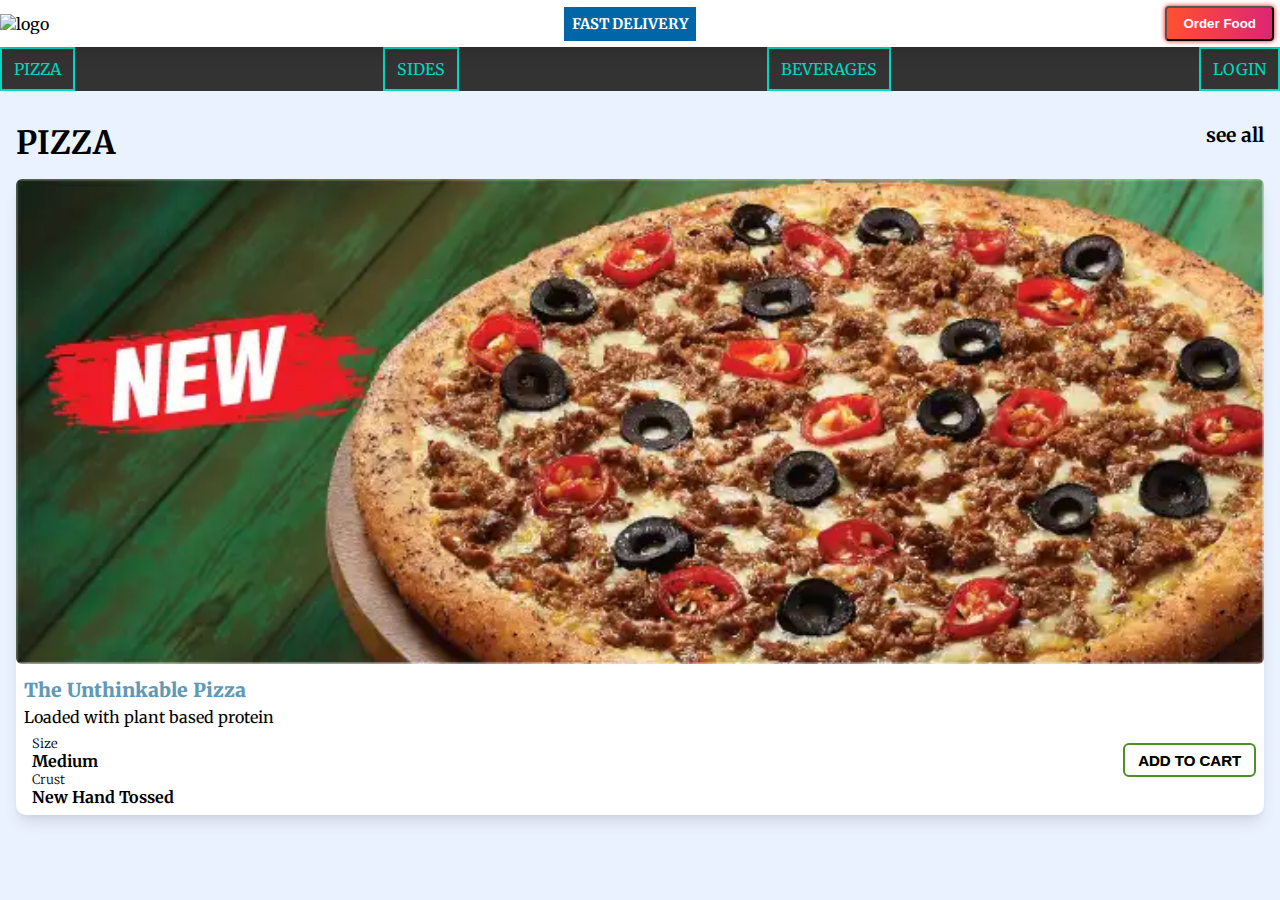
==== index.html @ c99482e5 "first commit" ====
<!DOCTYPE html>
<html lang="en" dir="ltr">
  <head>
    <meta charset="utf-8">
    <meta http-equiv="X-UA-Compatible" content="IE=edge">
    <meta name="viewport" content="width=device-width, initial-scale=1.0">
    <link rel="stylesheet" href="./styles.css">
    <link rel="preconxnect" href="https://fonts.googleapis.com">
    <link rel="preconnect" href="https://fonts.gstatic.com" crossorigin>
    <link href="https://fonts.googleapis.com/css2?family=Merriweather:ital,wght@0,300;0,400;0,700;0,900;1,300;1,400;1,700;1,900&display=swap" rel="stylesheet">
    <title>Tomato-Largst Food Servies</title>
  </head>
  <body>
    <header>
      <nav class="navbar1">
        <div class="navbar1__brand">
          <img src="https://encrypted-tbn0.gstatic.com/images?q=tbn:ANd9GcS93sZcYTfKGawuUNV3sF86AbPu5AWnVWu8ZQ&usqp=CAU" alt="logo" class="navbar1__logo">
        </div>
        <div class="navbar1__brand__text">
          <h5 class="navbar1__text__desc">FAST DELIVERY</h5>
        </div>
        <div class="navbar1__nav__items">
          <div class="nav1__items">
            <button class="button__primary">Order Food</button>
          </div>
      </nav>
      <nav class="navbar2">
        <ul>
          <li><a class="active" href="#home">PIZZA</a></li>
          <li><a href="#news">SIDES</a></li>
          <li><a href="#contact">BEVERAGES</a></li>
          <li><a href="#about">LOGIN</a></li>
        </ul>
      </nav>
    </header>
    <main class="container">
      <section class="pizza__list__container">
        <div class="pizza__list__title">
          <h1 class="pizza_title__pizza">PIZZA</h1>
          <h1 class="pizza__title__seeall">see all</h1>
        </div>
        <div class="pizza__card__list__container">
          <div class="pizza__card__list">
            <div class="pizza__card">
              <img src="./assets/unthinkable.jpg" class="pizza__card__image">
              <div class="pizza__desc__container">
                <div class="pizza__title">The Unthinkable Pizza</div>
                <div class="pizza__desc">
                  <p>Loaded with plant based protein</p>
                </div>
                <div class="pizza__properties__conatainer">
                  <div class="pizza__properties__items__container">
                    <div class="pizza__size__container">
                      <p class="pizza__size__title">Size</p>
                      <h5 class="pizza__size__property">Medium</h5>
                    </div>
                    <div class="pizza__crust__container">
                      <p class="pizza__crust__title">Crust</p>
                      <h5 class="pizza__crust__property">New Hand Tossed</h5>
                    </div>
                  </div>
                  <div class="add__to__cart">
                    <button class="add__to__cart__button">ADD TO CART</button>
                  </div>
                </div>
              </div>
            </div>
          </div>
        </div>
      </section>
    </main>
  </body>
</html>
---- styles.css ----
*{
  padding: 0;
  margin:0;
  box-sizing: border-box;
}
body {
    font-family: 'Merriweather', serif;
    background-color: #ebf2ff;
}
.navbar1{
  display: flex;
  position: sticky;
  top: 0;
  width: 100%;
  justify-content: space-between;
  flex-direction: row;
  align-items: center;
  background-color: white;
  box-shadow: 0 10px 15px -3px rgb(0 0 0 / 10%), 0 4px 6px -2px rgb(0 0 0 / 5%);
  z-index: 9999;
}
.navbar1__brand{
  width: 100px;
}
.navbar1__brand__text{
  padding: 0.5rem;
  font-size: 1.1rem;
  align-items: center;
  background-color:  rgb(0, 102, 167);
  color: white;
}
.navbar1__logo{
  width: 100%;
}
.navbar1__nav__items{
  display: flex;
}

.button__primary {
    background-image: linear-gradient(
        to right,
        #ff512f 0%,
        #dd2476 51%,
        #ff512f 100%
    );
    margin: 6px;
    padding: 0.5rem 1rem;
    text-align: center;
    transition: 0.5s;
    font-weight: 600;
    background-size: 200% auto;
    color: white;
    box-shadow: 0 0 5px red;
    border-radius: 4px;
    display: block;
}
.navbar2{
  width: 100%;
}
ul {
  list-style-type: none;
  margin: 0;
  padding: 0;
  display: flex;
  justify-content: space-between;
  overflow: hidden;
  background-color: #333;
}

li {
  float: left;
}

li a {
  display: block;
  color: #00d7c3;
  border: 2px solid #00d7c3;
  text-align: center;
  -webkit-transition: all .15s ease-in-out;
  padding: 10px 12px;
  text-decoration: none;
}

li a:active{
  background-color: #111;
  background-color: transparent;
  box-shadow: 0 0 6px 0 #00d7c3 inset, 0 0 12px 1px #00d7c3;
  border: 1px solid #00d7c3;
}
.container{
  padding: 0px 16px;
  margin: 2rem 0;
}
.pizza__list__title{
  display: flex;
  justify-content: space-between;
}
.pizza__title__seeall{
  font-size:1.2rem;
  display: block;
  align-items:center;

}
.pizza_title__pizza{
  align-items: center;
}
.pizza__card__list{
  width: 100%;
  margin-top: 1rem;
}
.pizza__card{
  background-color: white;
  margin-top: 1rem;
  box-shadow: 0 10px 15px -3px rgb(0 0 0 / 10%), 0 4px 6px -2px rgb(0 0 0 / 5%);
  border-radius: 10px;
}
.pizza__card__image{
  width: 100%;
  border-radius: 6px;
}
.pizza__desc__container{
  padding-top: 0.5rem;
  padding-left: 0.5rem;
}
.pizza__title{
  font-size: 1.2rem;
  line-height: 1.75rem;
  color: #6099B8;
  font-weight: 900;
}
.pizza__desc{
  margin-top: 0.2rem;
}
.pizza__properties__conatainer{
  /* margin-top: 0.16rem; */
  display:flex;
  justify-content: space-between;
  padding: 0.5rem;
}
.pizza__properties__items__container{
  display: flex;
  flex-direction: column;
}
.pizza__size__title{
  font-size: 0.8rem;
  font-weight: 200;
}
.pizza__size__property{
  font-size: 1rem;
  font-weight: 900rem;

}
.pizza__crust__title{
  font-size: 0.8rem;
  font-weight: 200;
}
.pizza__crust__property{
  font-size: 1rem;
  font-weight: 900rem;
}
.add__to__cart{
  float: left;
  margin-top: 0.5rem;
}
.add__to__cart__button{
background-color:#ffff;
border-radius:6px;
border:2px solid #4b8f29;
display:inline-block;
cursor:pointer;
color:#green;
font-family:Arial;
font-size:15px;
font-weight:bold;
padding: 0.4rem 0.8rem;
text-decoration:none;
text-shadow:0px 0px 0px #5b8a3c;
}
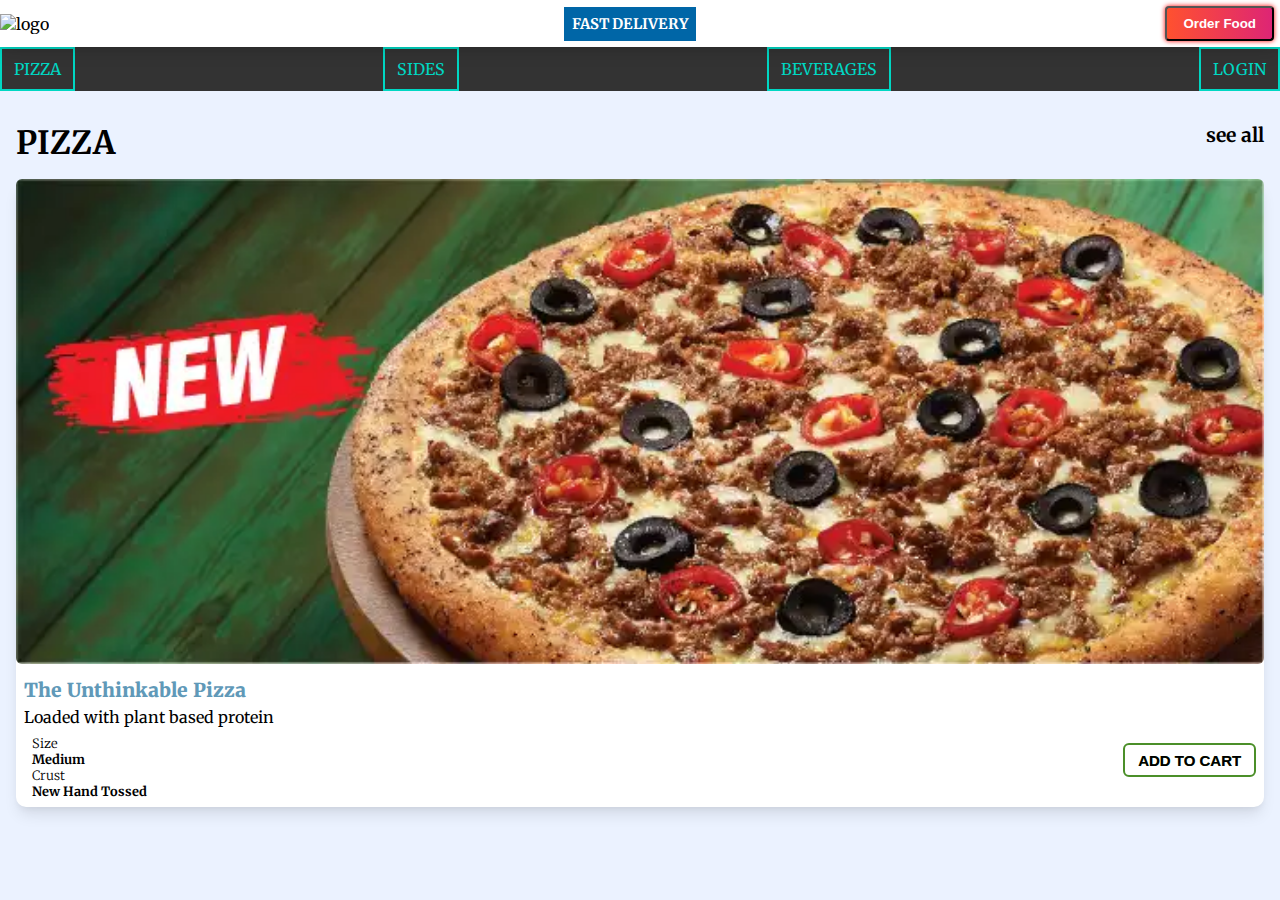
==== commit 257f15e3: "first commit" ====
--- a/index.html
+++ b/index.html
@@ -52,11 +52,11 @@
                   <div class="pizza__properties__items__container">
                     <div class="pizza__size__container">
                       <p class="pizza__size__title">Size</p>
-                      <h5 class="pizza__size__property">Medium</h5>
+                      <h6 class="pizza__size__property">Medium</h6>
                     </div>
                     <div class="pizza__crust__container">
                       <p class="pizza__crust__title">Crust</p>
-                      <h5 class="pizza__crust__property">New Hand Tossed</h5>
+                      <h6 class="pizza__crust__property">New Hand Tossed</h6>
                     </div>
                   </div>
                   <div class="add__to__cart">
--- a/styles.css
+++ b/styles.css
@@ -146,7 +146,7 @@
   font-weight: 200;
 }
 .pizza__size__property{
-  font-size: 1rem;
+  font-size: 0.8rem;
   font-weight: 900rem;
 
 }
@@ -155,7 +155,7 @@
   font-weight: 200;
 }
 .pizza__crust__property{
-  font-size: 1rem;
+  font-size: 0.8rem;
   font-weight: 900rem;
 }
 .add__to__cart{
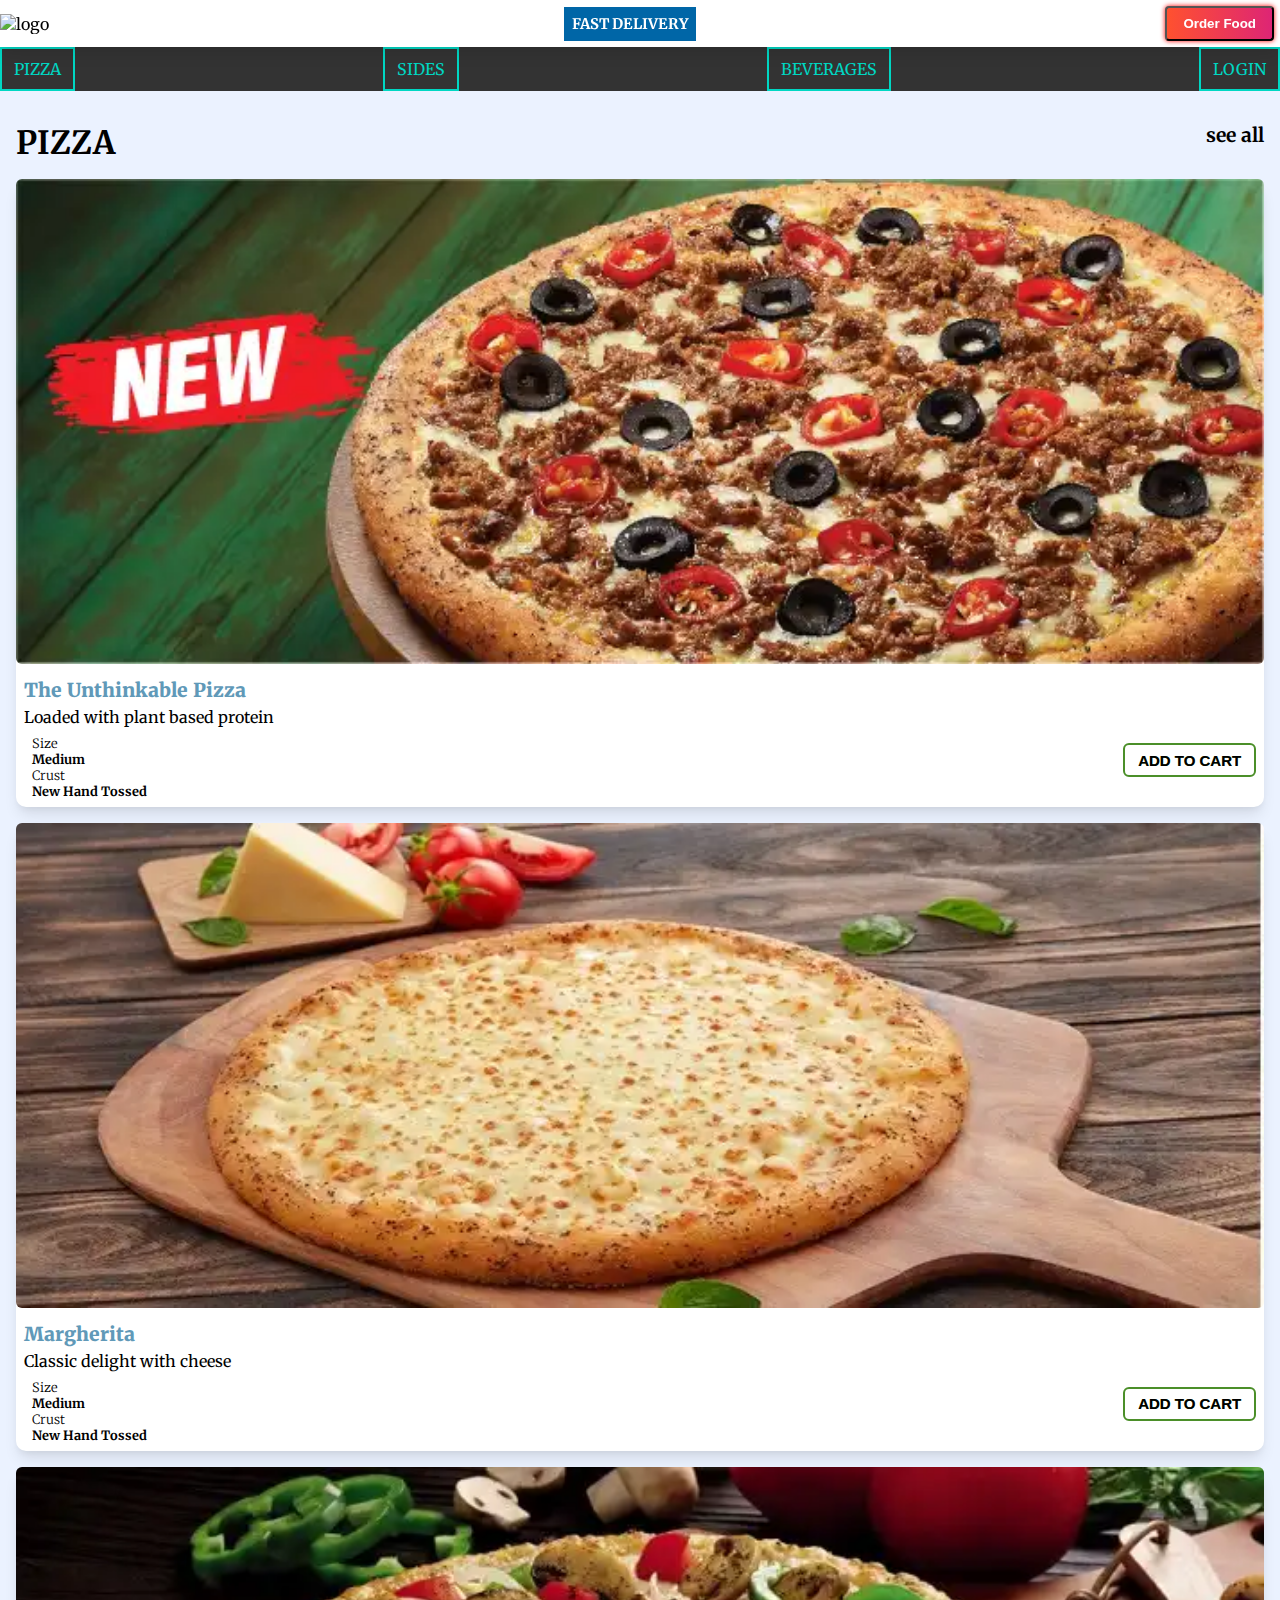
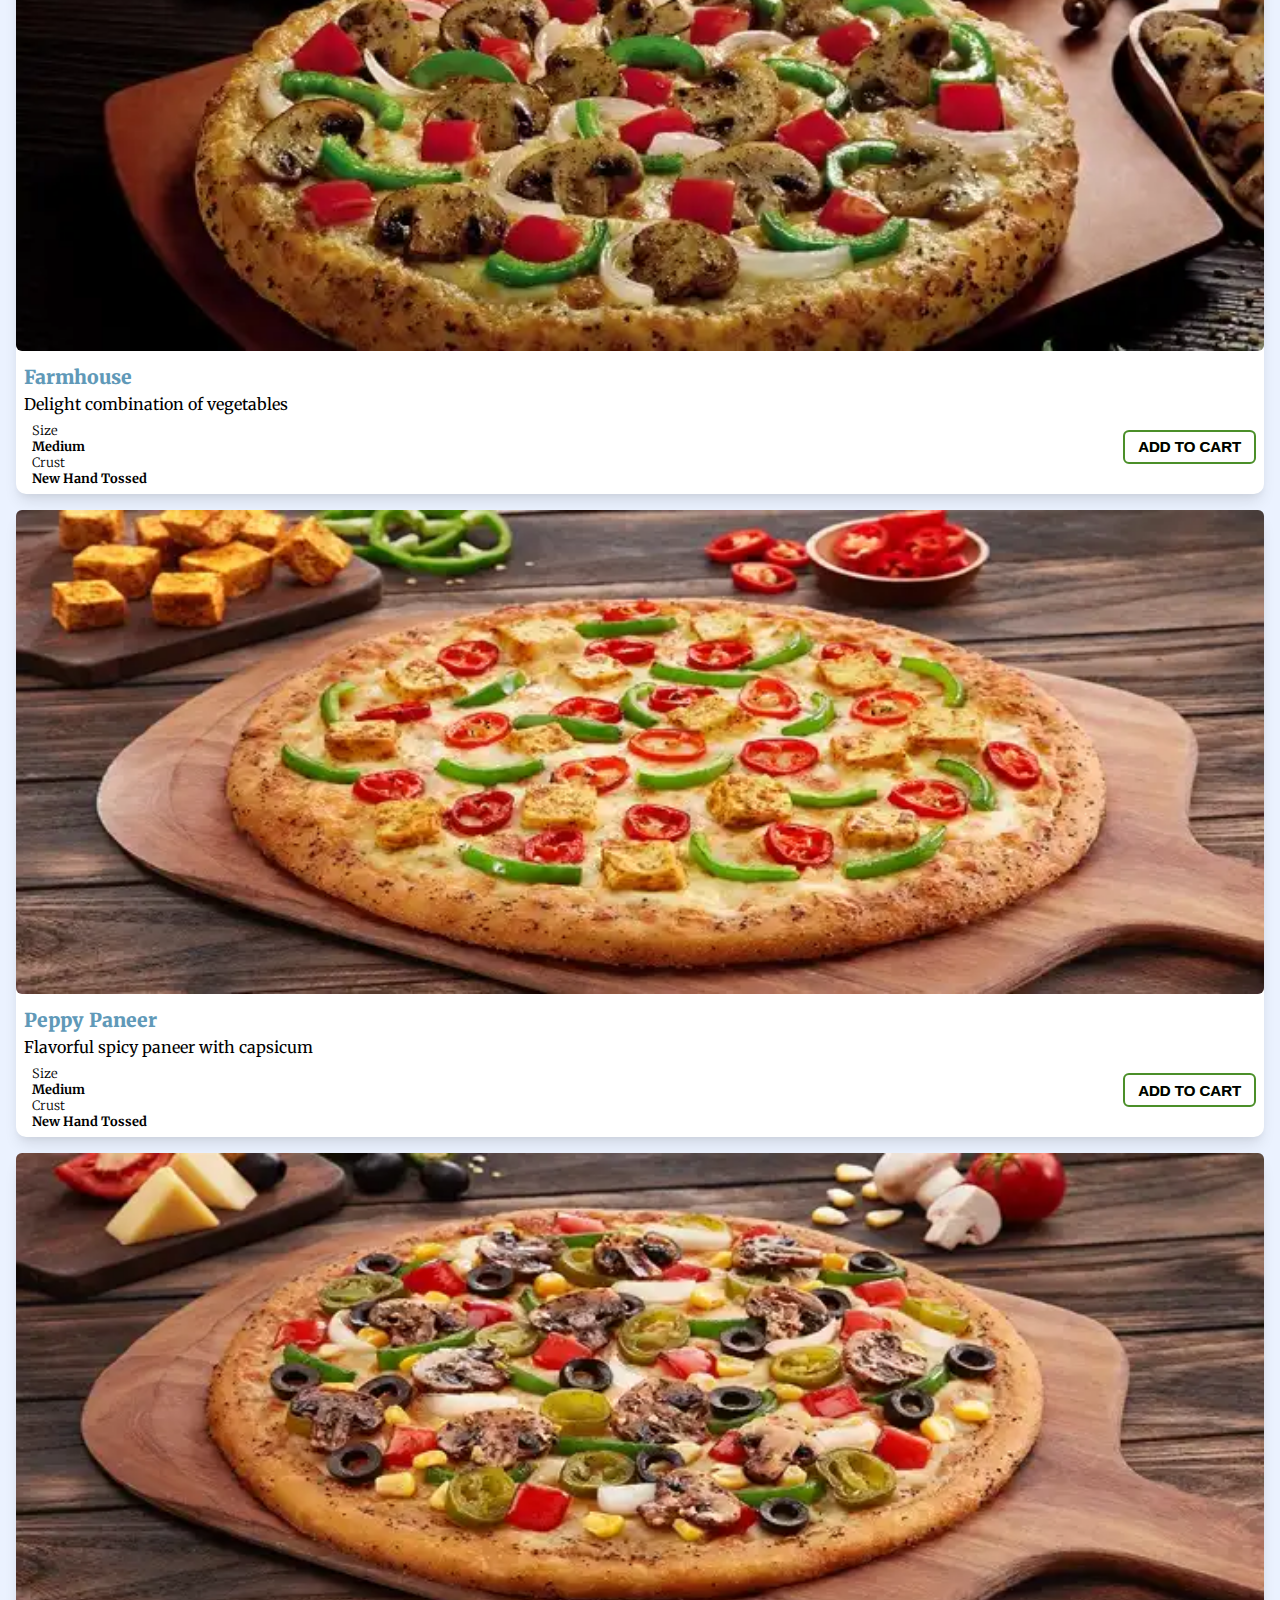
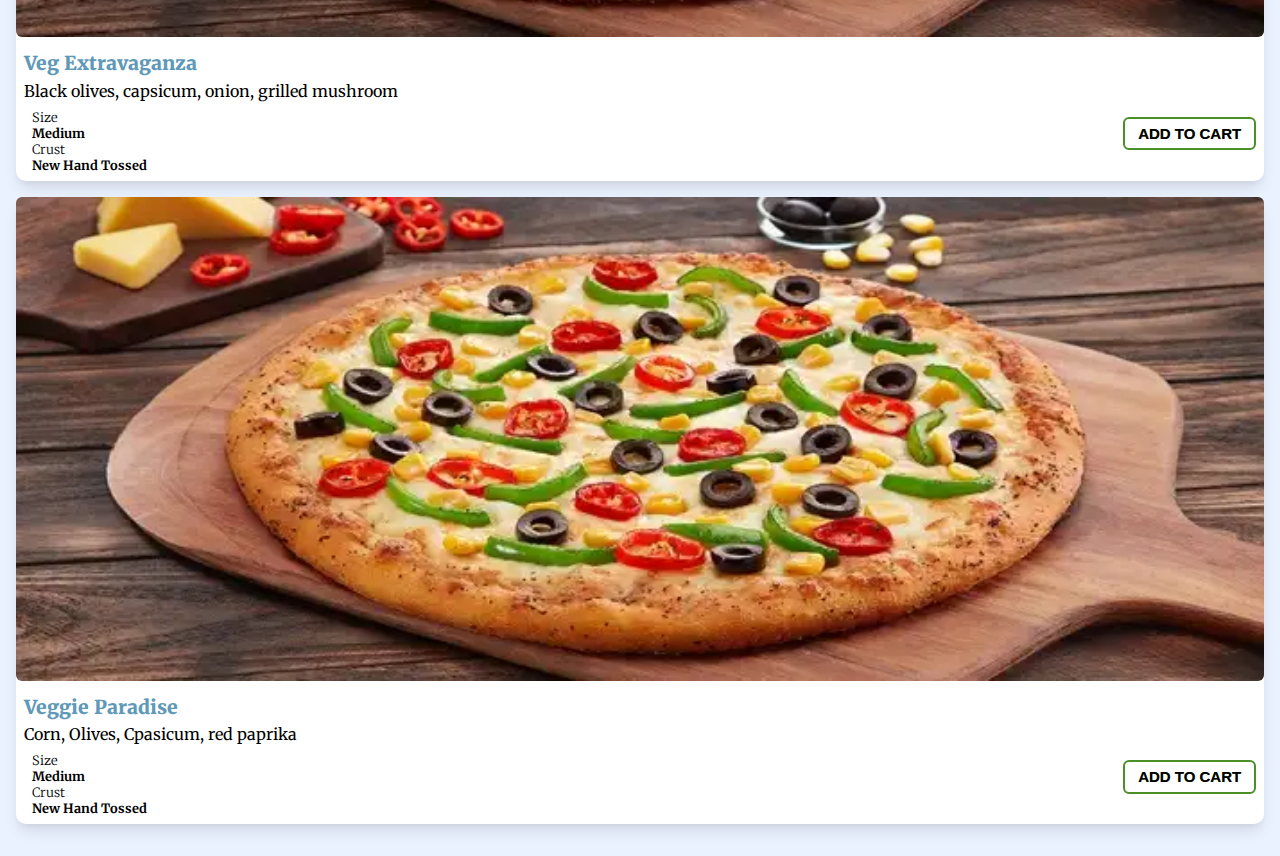
==== commit 175fa049: "first commit" ====
--- a/index.html
+++ b/index.html
@@ -65,6 +65,126 @@
                 </div>
               </div>
             </div>
+            <div class="pizza__card">
+              <img src="./assets/margherita.webp" class="pizza__card__image">
+              <div class="pizza__desc__container">
+                <div class="pizza__title">Margherita</div>
+                <div class="pizza__desc">
+                  <p>Classic delight with cheese</p>
+                </div>
+                <div class="pizza__properties__conatainer">
+                  <div class="pizza__properties__items__container">
+                    <div class="pizza__size__container">
+                      <p class="pizza__size__title">Size</p>
+                      <h6 class="pizza__size__property">Medium</h6>
+                    </div>
+                    <div class="pizza__crust__container">
+                      <p class="pizza__crust__title">Crust</p>
+                      <h6 class="pizza__crust__property">New Hand Tossed</h6>
+                    </div>
+                  </div>
+                  <div class="add__to__cart">
+                    <button class="add__to__cart__button">ADD TO CART</button>
+                  </div>
+                </div>
+              </div>
+            </div>
+            <div class="pizza__card">
+              <img src="./assets/farmhouse.webp" class="pizza__card__image">
+              <div class="pizza__desc__container">
+                <div class="pizza__title">Farmhouse</div>
+                <div class="pizza__desc">
+                  <p>Delight combination of vegetables</p>
+                </div>
+                <div class="pizza__properties__conatainer">
+                  <div class="pizza__properties__items__container">
+                    <div class="pizza__size__container">
+                      <p class="pizza__size__title">Size</p>
+                      <h6 class="pizza__size__property">Medium</h6>
+                    </div>
+                    <div class="pizza__crust__container">
+                      <p class="pizza__crust__title">Crust</p>
+                      <h6 class="pizza__crust__property">New Hand Tossed</h6>
+                    </div>
+                  </div>
+                  <div class="add__to__cart">
+                    <button class="add__to__cart__button">ADD TO CART</button>
+                  </div>
+                </div>
+              </div>
+            </div>
+            <div class="pizza__card">
+              <img src="./assets/peppy_paneer.webp" class="pizza__card__image">
+              <div class="pizza__desc__container">
+                <div class="pizza__title">Peppy Paneer</div>
+                <div class="pizza__desc">
+                  <p>Flavorful spicy paneer with capsicum</p>
+                </div>
+                <div class="pizza__properties__conatainer">
+                  <div class="pizza__properties__items__container">
+                    <div class="pizza__size__container">
+                      <p class="pizza__size__title">Size</p>
+                      <h6 class="pizza__size__property">Medium</h6>
+                    </div>
+                    <div class="pizza__crust__container">
+                      <p class="pizza__crust__title">Crust</p>
+                      <h6 class="pizza__crust__property">New Hand Tossed</h6>
+                    </div>
+                  </div>
+                  <div class="add__to__cart">
+                    <button class="add__to__cart__button">ADD TO CART</button>
+                  </div>
+                </div>
+              </div>
+            </div>
+            <div class="pizza__card">
+              <img src="./assets/veg_extravaganza.webp" class="pizza__card__image">
+              <div class="pizza__desc__container">
+                <div class="pizza__title">Veg Extravaganza</div>
+                <div class="pizza__desc">
+                  <p>Black olives, capsicum, onion, grilled mushroom</p>
+                </div>
+                <div class="pizza__properties__conatainer">
+                  <div class="pizza__properties__items__container">
+                    <div class="pizza__size__container">
+                      <p class="pizza__size__title">Size</p>
+                      <h6 class="pizza__size__property">Medium</h6>
+                    </div>
+                    <div class="pizza__crust__container">
+                      <p class="pizza__crust__title">Crust</p>
+                      <h6 class="pizza__crust__property">New Hand Tossed</h6>
+                    </div>
+                  </div>
+                  <div class="add__to__cart">
+                    <button class="add__to__cart__button">ADD TO CART</button>
+                  </div>
+                </div>
+              </div>
+            </div>
+            <div class="pizza__card">
+              <img src="./assets/veggie_paradise.webp" class="pizza__card__image">
+              <div class="pizza__desc__container">
+                <div class="pizza__title">Veggie Paradise</div>
+                <div class="pizza__desc">
+                  <p>Corn, Olives, Cpasicum, red paprika</p>
+                </div>
+                <div class="pizza__properties__conatainer">
+                  <div class="pizza__properties__items__container">
+                    <div class="pizza__size__container">
+                      <p class="pizza__size__title">Size</p>
+                      <h6 class="pizza__size__property">Medium</h6>
+                    </div>
+                    <div class="pizza__crust__container">
+                      <p class="pizza__crust__title">Crust</p>
+                      <h6 class="pizza__crust__property">New Hand Tossed</h6>
+                    </div>
+                  </div>
+                  <div class="add__to__cart">
+                    <button class="add__to__cart__button">ADD TO CART</button>
+                  </div>
+                </div>
+              </div>
+            </div>
           </div>
         </div>
       </section>
--- a/styles.css
+++ b/styles.css
@@ -85,7 +85,7 @@
   background-color: #111;
   background-color: transparent;
   box-shadow: 0 0 6px 0 #00d7c3 inset, 0 0 12px 1px #00d7c3;
-  border: 1px solid #00d7c3;
+  /* border: 1px solid #00d7c3; */
 }
 .container{
   padding: 0px 16px;
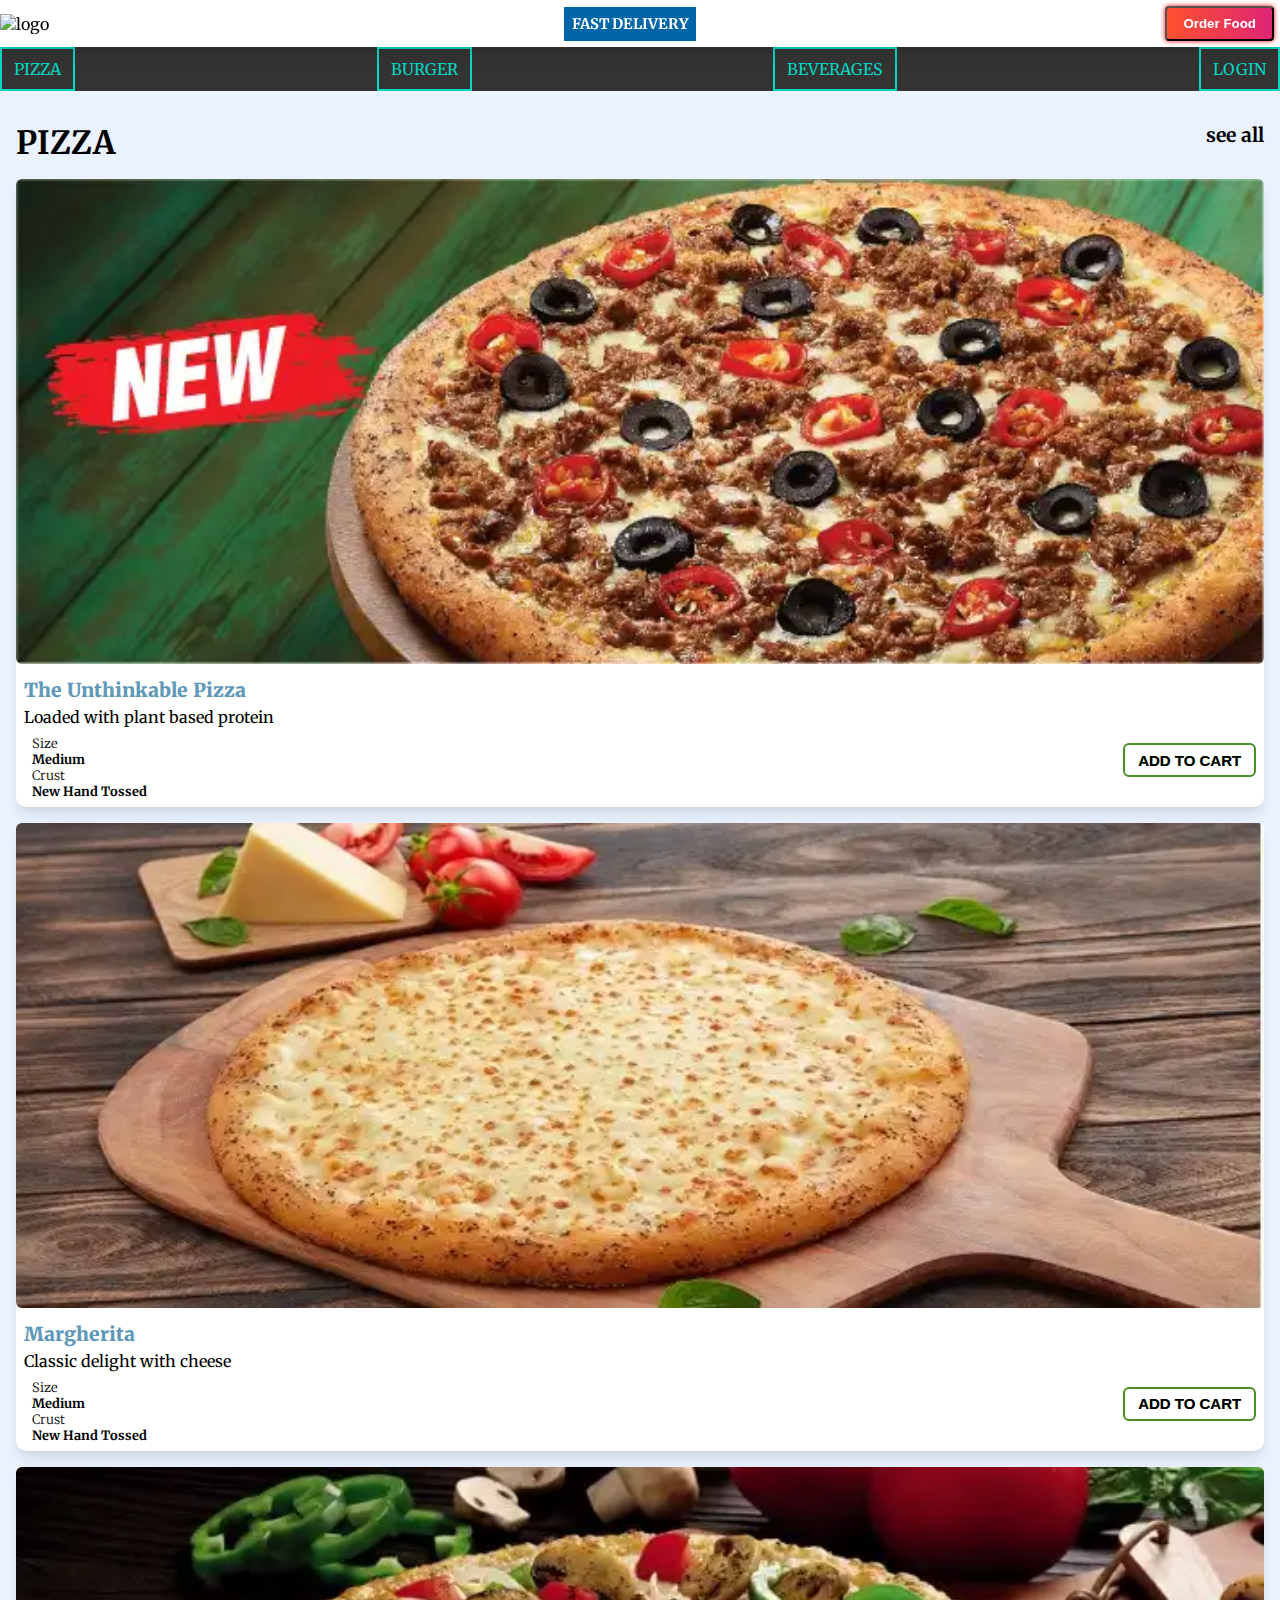
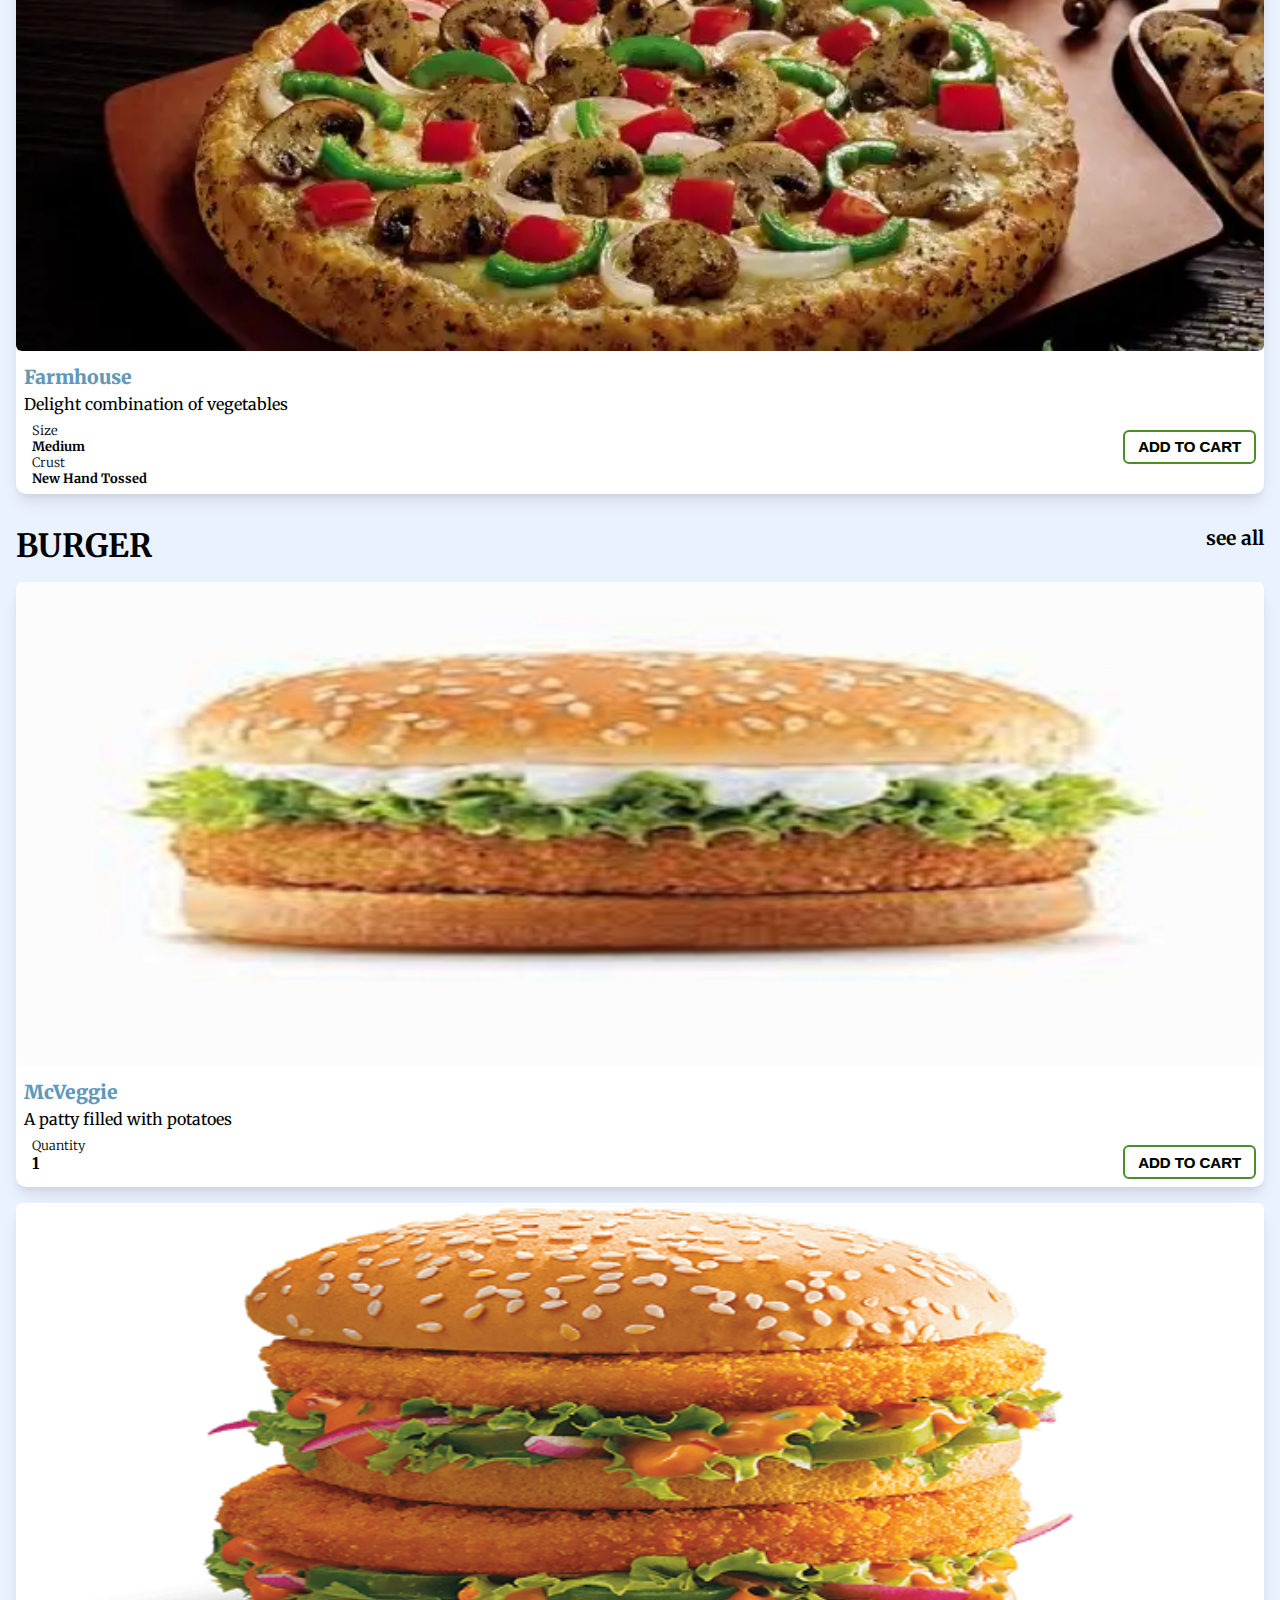
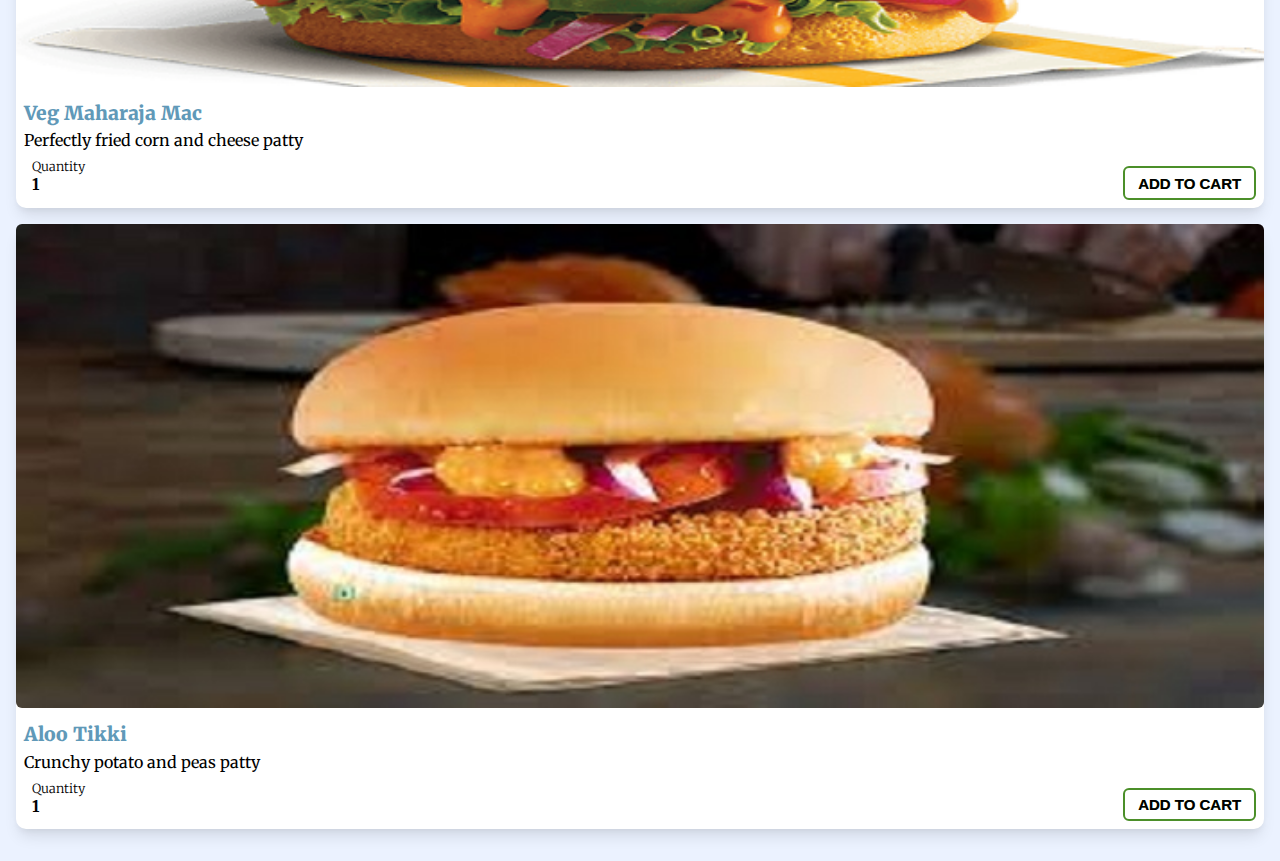
==== commit 0cce0bb2: "first commit" ====
--- a/index.html
+++ b/index.html
@@ -26,9 +26,9 @@
       </nav>
       <nav class="navbar2">
         <ul>
-          <li><a class="active" href="#home">PIZZA</a></li>
-          <li><a href="#news">SIDES</a></li>
-          <li><a href="#contact">BEVERAGES</a></li>
+          <li><a class="active" href="#pizza">PIZZA</a></li>
+          <li><a href="#burger">BURGER</a></li>
+          <li><a href="#beverages">BEVERAGES</a></li>
           <li><a href="#about">LOGIN</a></li>
         </ul>
       </nav>
@@ -113,71 +113,81 @@
                 </div>
               </div>
             </div>
-            <div class="pizza__card">
-              <img src="./assets/peppy_paneer.webp" class="pizza__card__image">
-              <div class="pizza__desc__container">
-                <div class="pizza__title">Peppy Paneer</div>
-                <div class="pizza__desc">
-                  <p>Flavorful spicy paneer with capsicum</p>
-                </div>
-                <div class="pizza__properties__conatainer">
-                  <div class="pizza__properties__items__container">
-                    <div class="pizza__size__container">
-                      <p class="pizza__size__title">Size</p>
-                      <h6 class="pizza__size__property">Medium</h6>
-                    </div>
-                    <div class="pizza__crust__container">
-                      <p class="pizza__crust__title">Crust</p>
-                      <h6 class="pizza__crust__property">New Hand Tossed</h6>
-                    </div>
-                  </div>
-                  <div class="add__to__cart">
-                    <button class="add__to__cart__button">ADD TO CART</button>
-                  </div>
-                </div>
-              </div>
-            </div>
-            <div class="pizza__card">
-              <img src="./assets/veg_extravaganza.webp" class="pizza__card__image">
-              <div class="pizza__desc__container">
-                <div class="pizza__title">Veg Extravaganza</div>
-                <div class="pizza__desc">
-                  <p>Black olives, capsicum, onion, grilled mushroom</p>
-                </div>
-                <div class="pizza__properties__conatainer">
-                  <div class="pizza__properties__items__container">
-                    <div class="pizza__size__container">
-                      <p class="pizza__size__title">Size</p>
-                      <h6 class="pizza__size__property">Medium</h6>
-                    </div>
-                    <div class="pizza__crust__container">
-                      <p class="pizza__crust__title">Crust</p>
-                      <h6 class="pizza__crust__property">New Hand Tossed</h6>
-                    </div>
-                  </div>
-                  <div class="add__to__cart">
-                    <button class="add__to__cart__button">ADD TO CART</button>
-                  </div>
-                </div>
-              </div>
-            </div>
-            <div class="pizza__card">
-              <img src="./assets/veggie_paradise.webp" class="pizza__card__image">
-              <div class="pizza__desc__container">
-                <div class="pizza__title">Veggie Paradise</div>
-                <div class="pizza__desc">
-                  <p>Corn, Olives, Cpasicum, red paprika</p>
-                </div>
-                <div class="pizza__properties__conatainer">
-                  <div class="pizza__properties__items__container">
-                    <div class="pizza__size__container">
-                      <p class="pizza__size__title">Size</p>
-                      <h6 class="pizza__size__property">Medium</h6>
-                    </div>
-                    <div class="pizza__crust__container">
-                      <p class="pizza__crust__title">Crust</p>
-                      <h6 class="pizza__crust__property">New Hand Tossed</h6>
-                    </div>
+          </div>
+        </div>
+      </section>
+      <section class="pizza__list__container">
+        <div class="pizza__list__title">
+          <h1 class="pizza_title__pizza" id="burger">BURGER</h1>
+          <h1 class="pizza__title__seeall">see all</h1>
+        </div>
+        <div class="pizza__card__list__container">
+          <div class="pizza__card__list">
+            <div class="pizza__card">
+              <img src="./assets/McVeggie.jpg" class="pizza__card__image">
+              <div class="pizza__desc__container">
+                <div class="pizza__title">McVeggie</div>
+                <div class="pizza__desc">
+                  <p>A patty filled with potatoes</p>
+                </div>
+                <div class="pizza__properties__conatainer">
+                  <div class="pizza__properties__items__container">
+                    <div class="pizza__size__container">
+                      <p class="pizza__size__title">Quantity</p>
+                      <h6 class="pizza__size__property" style="font-size:1rem">1</h6>
+                    </div>
+                    <!-- <div class="pizza__crust__container">
+                      <p class="pizza__crust__title">Crust</p>
+                      <h6 class="pizza__crust__property">New Hand Tossed</h6>
+                    </div> -->
+                  </div>
+                  <div class="add__to__cart">
+                    <button class="add__to__cart__button">ADD TO CART</button>
+                  </div>
+                </div>
+              </div>
+            </div>
+            <div class="pizza__card">
+              <img src="./assets/maharaja.png" class="pizza__card__image">
+              <div class="pizza__desc__container">
+                <div class="pizza__title">Veg Maharaja Mac</div>
+                <div class="pizza__desc">
+                  <p>Perfectly fried corn and cheese patty</p>
+                </div>
+                <div class="pizza__properties__conatainer">
+                  <div class="pizza__properties__items__container">
+                    <div class="pizza__size__container">
+                      <p class="pizza__size__title">Quantity</p>
+                      <h6 class="pizza__size__property" style="font-size:1rem">1</h6>
+                    </div>
+                    <!-- <div class="pizza__crust__container">
+                      <p class="pizza__crust__title">Crust</p>
+                      <h6 class="pizza__crust__property">New Hand Tossed</h6>
+                    </div> -->
+                  </div>
+                  <div class="add__to__cart">
+                    <button class="add__to__cart__button">ADD TO CART</button>
+                  </div>
+                </div>
+              </div>
+            </div>
+            <div class="pizza__card">
+              <img src="./assets/McAlooTikki.jpg" class="pizza__card__image">
+              <div class="pizza__desc__container">
+                <div class="pizza__title">Aloo Tikki</div>
+                <div class="pizza__desc">
+                  <p>Crunchy potato and peas patty</p>
+                </div>
+                <div class="pizza__properties__conatainer">
+                  <div class="pizza__properties__items__container">
+                    <div class="pizza__size__container">
+                      <p class="pizza__size__title">Quantity</p>
+                      <h6 class="pizza__size__property" style="font-size:1rem">1</h6>
+                    </div>
+                    <!-- <div class="pizza__crust__container">
+                      <p class="pizza__crust__title">Crust</p>
+                      <h6 class="pizza__crust__property">New Hand Tossed</h6>
+                    </div> -->
                   </div>
                   <div class="add__to__cart">
                     <button class="add__to__cart__button">ADD TO CART</button>
--- a/styles.css
+++ b/styles.css
@@ -95,6 +95,9 @@
   display: flex;
   justify-content: space-between;
 }
+.pizza__list__container{
+  margin-top: 2rem;
+}
 .pizza__title__seeall{
   font-size:1.2rem;
   display: block;
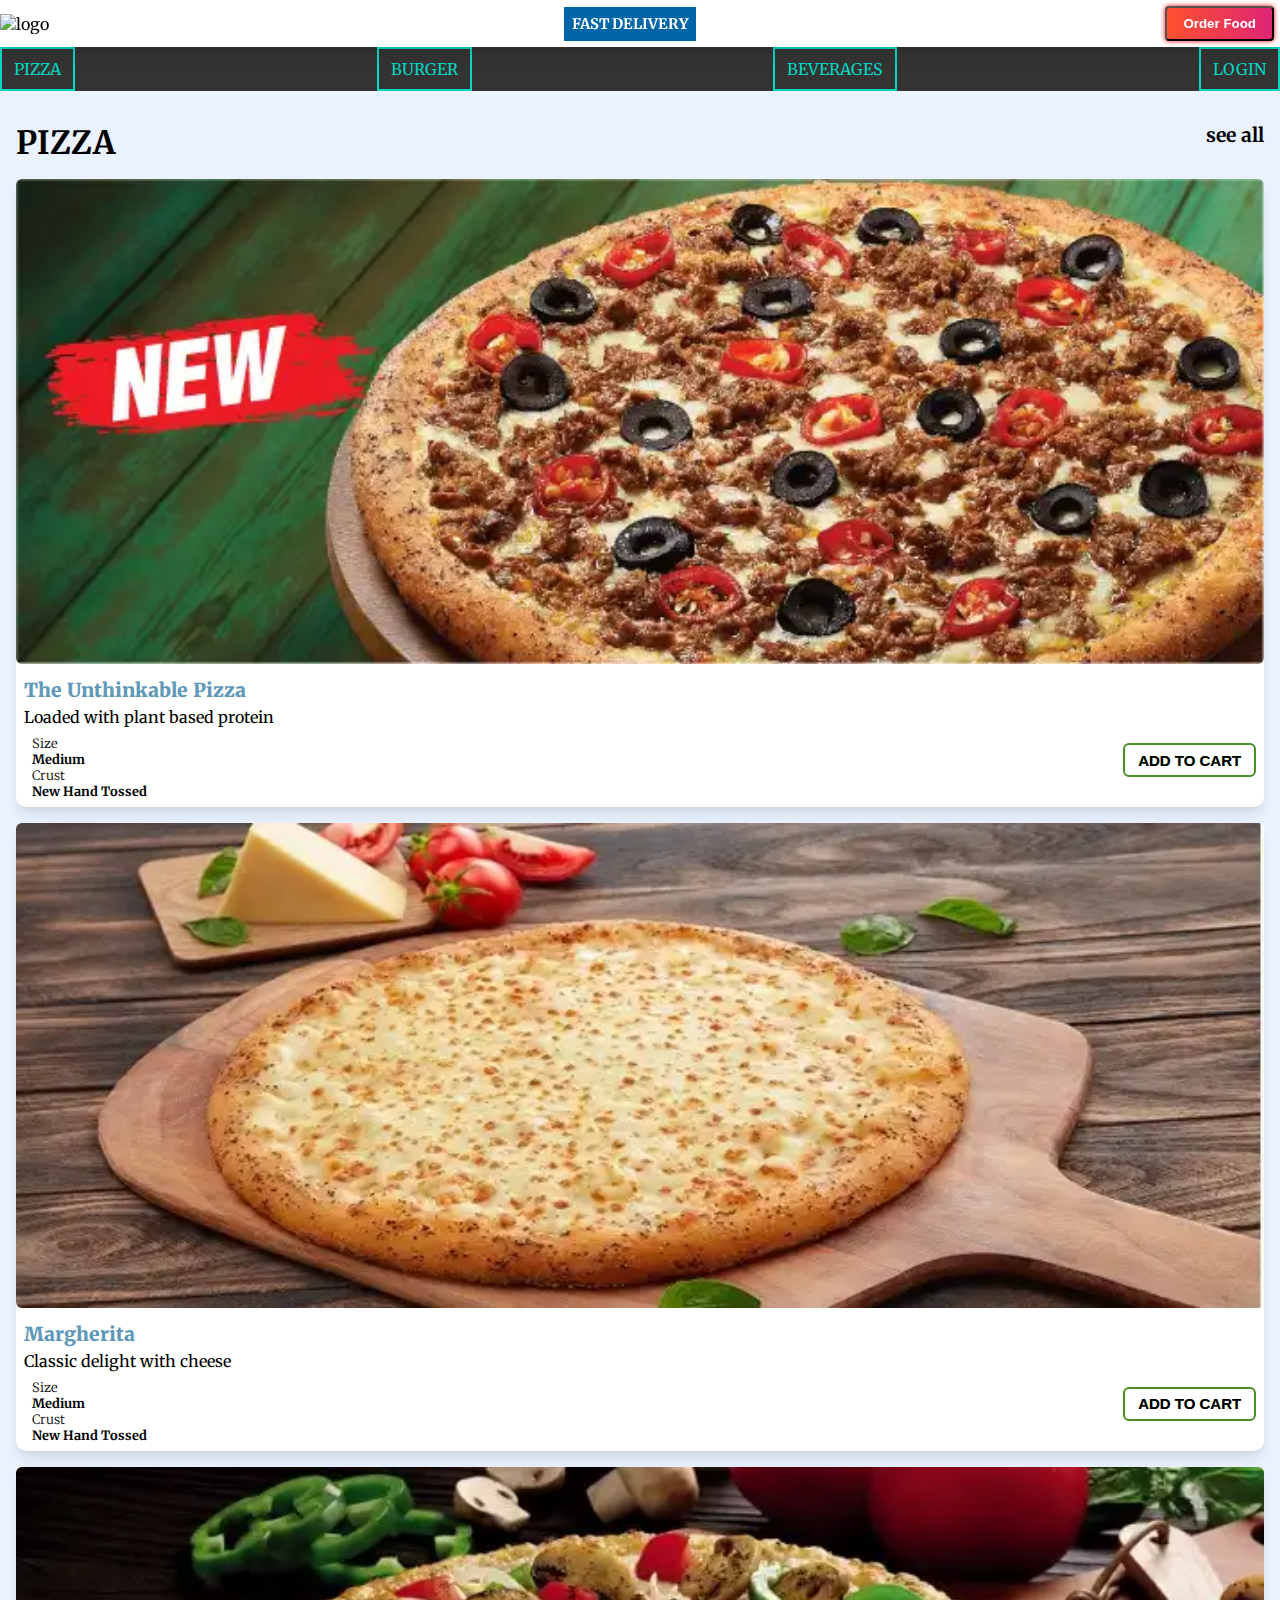
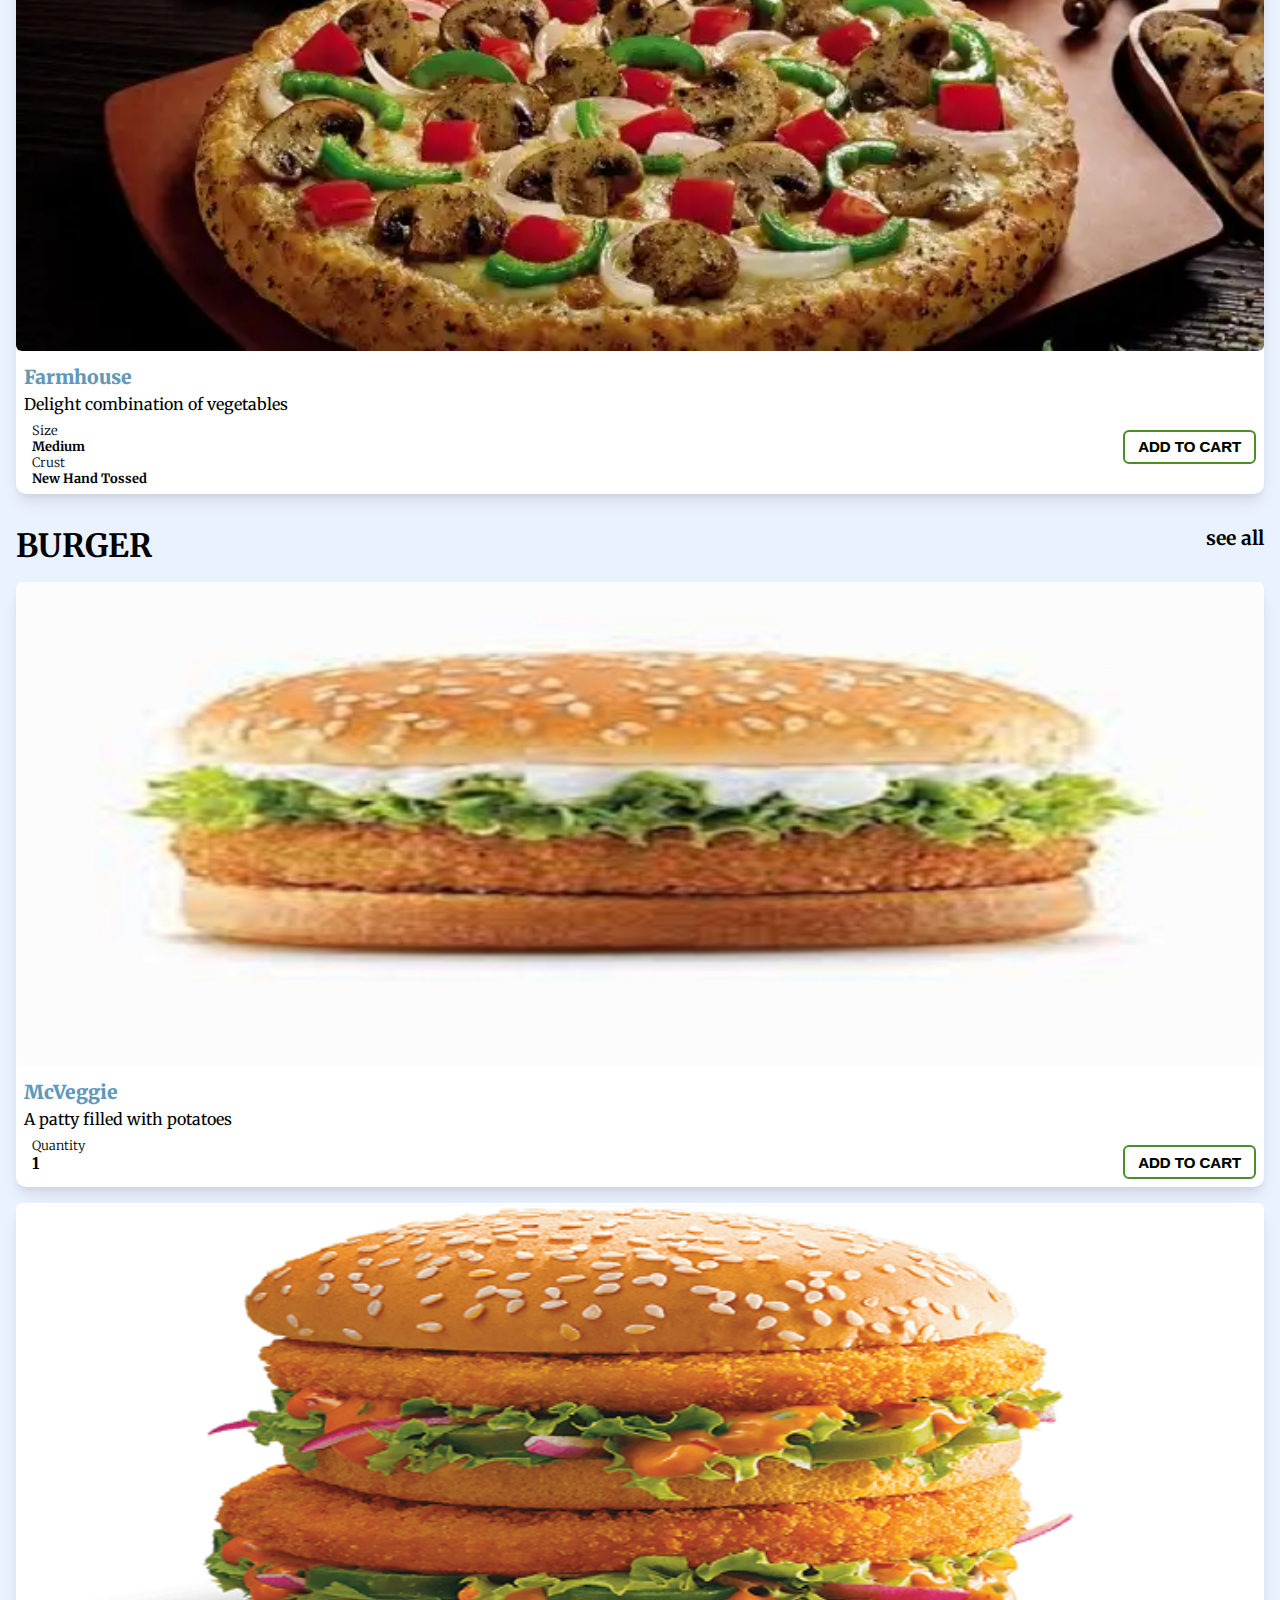
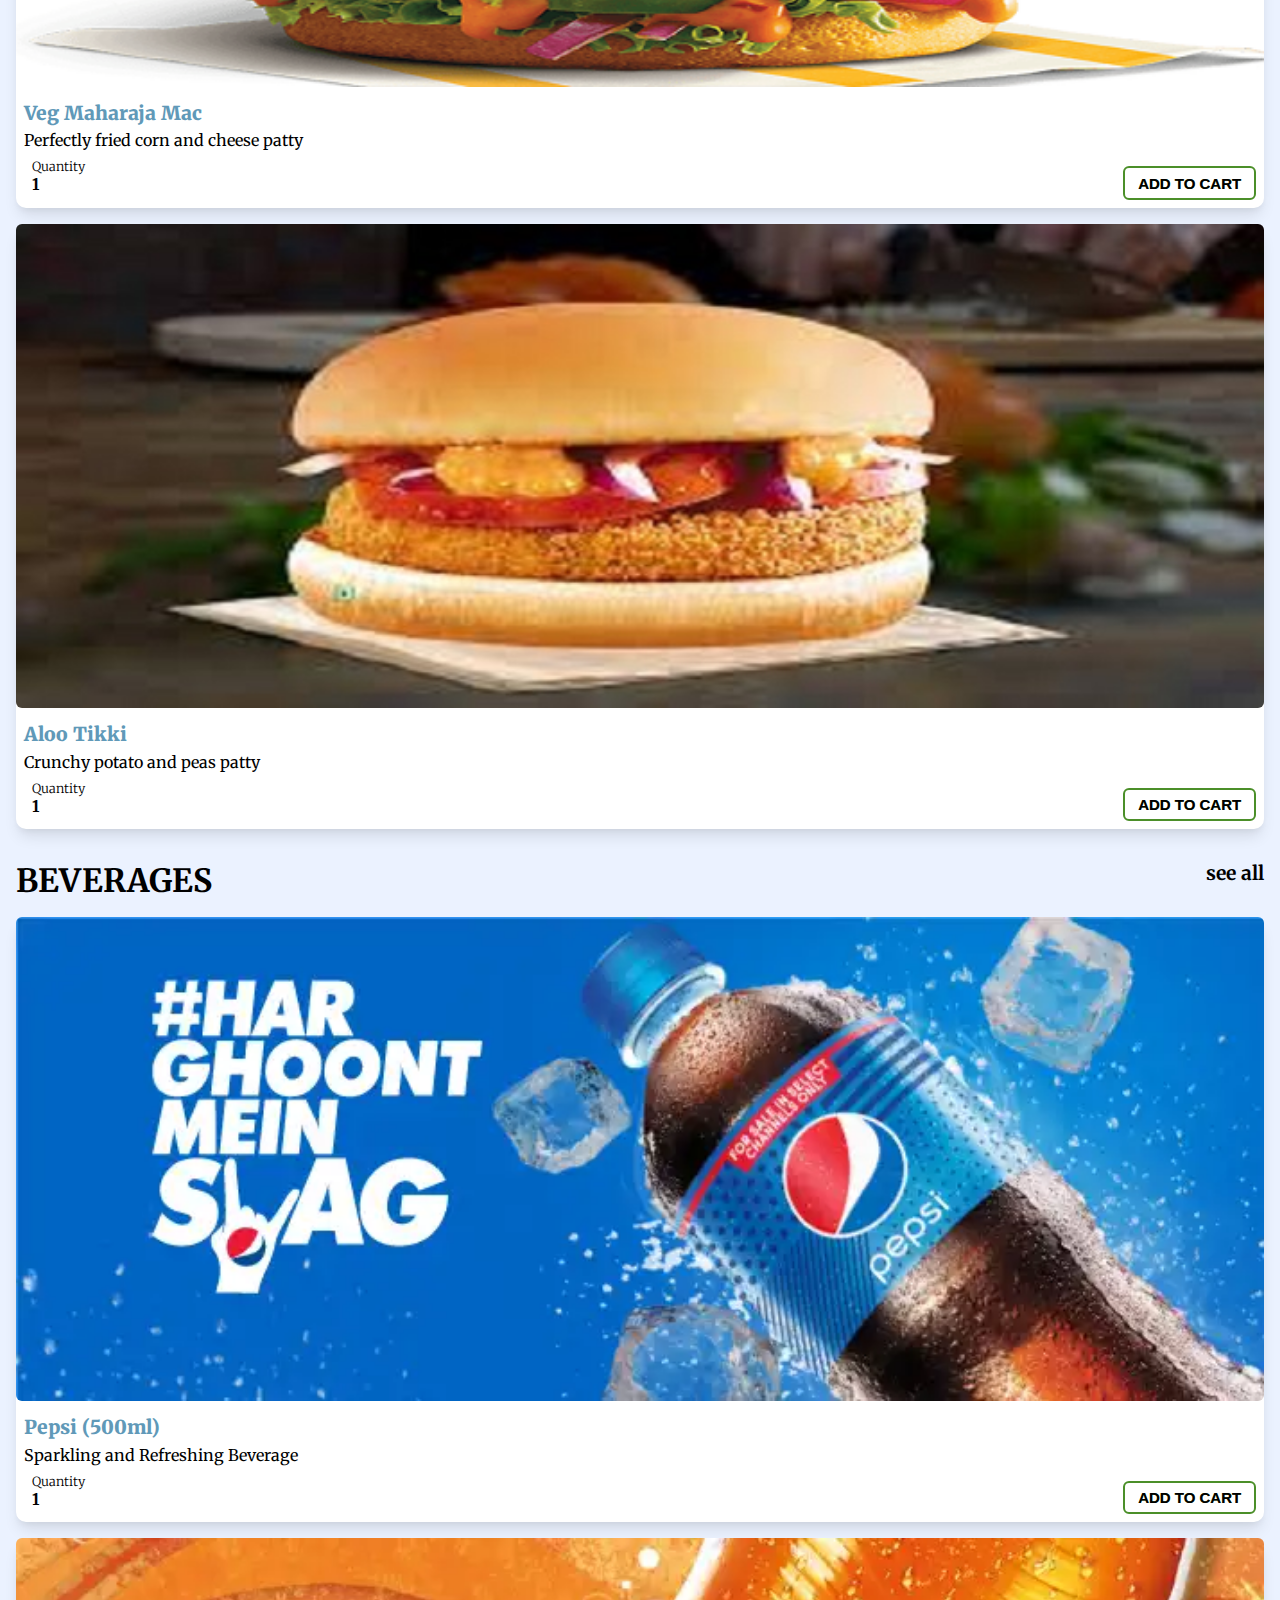
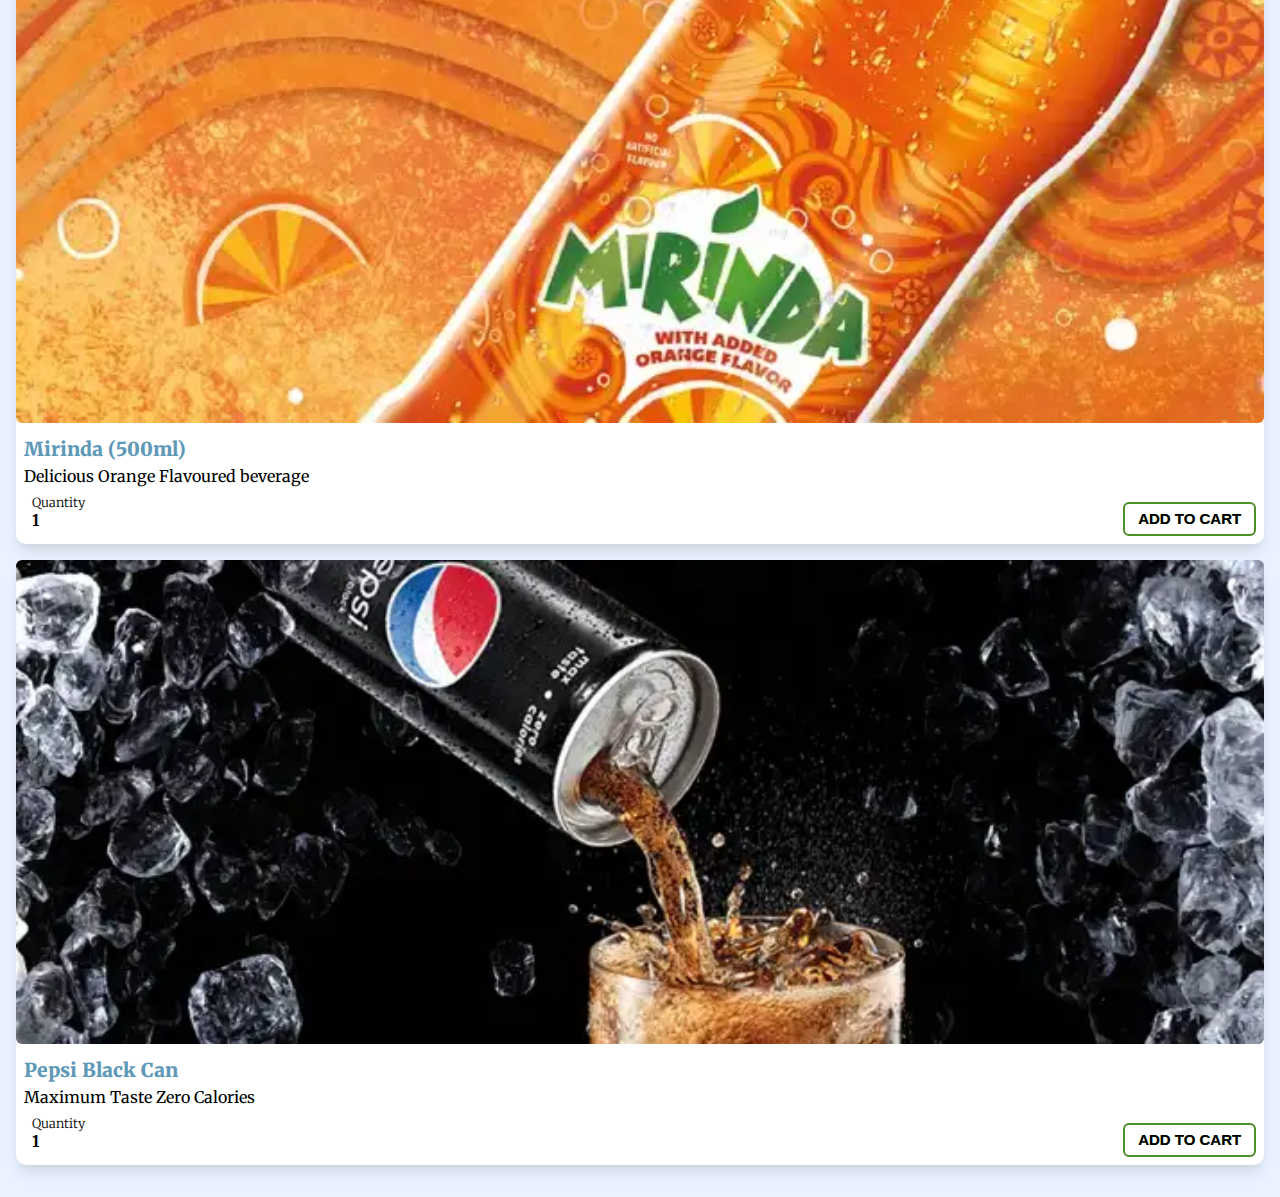
==== commit 2f92e234: "first commit" ====
--- a/index.html
+++ b/index.html
@@ -136,10 +136,6 @@
                       <p class="pizza__size__title">Quantity</p>
                       <h6 class="pizza__size__property" style="font-size:1rem">1</h6>
                     </div>
-                    <!-- <div class="pizza__crust__container">
-                      <p class="pizza__crust__title">Crust</p>
-                      <h6 class="pizza__crust__property">New Hand Tossed</h6>
-                    </div> -->
                   </div>
                   <div class="add__to__cart">
                     <button class="add__to__cart__button">ADD TO CART</button>
@@ -160,11 +156,7 @@
                       <p class="pizza__size__title">Quantity</p>
                       <h6 class="pizza__size__property" style="font-size:1rem">1</h6>
                     </div>
-                    <!-- <div class="pizza__crust__container">
-                      <p class="pizza__crust__title">Crust</p>
-                      <h6 class="pizza__crust__property">New Hand Tossed</h6>
-                    </div> -->
-                  </div>
+                    </div>
                   <div class="add__to__cart">
                     <button class="add__to__cart__button">ADD TO CART</button>
                   </div>
@@ -184,10 +176,76 @@
                       <p class="pizza__size__title">Quantity</p>
                       <h6 class="pizza__size__property" style="font-size:1rem">1</h6>
                     </div>
-                    <!-- <div class="pizza__crust__container">
-                      <p class="pizza__crust__title">Crust</p>
-                      <h6 class="pizza__crust__property">New Hand Tossed</h6>
-                    </div> -->
+                  </div>
+                  <div class="add__to__cart">
+                    <button class="add__to__cart__button">ADD TO CART</button>
+                  </div>
+                </div>
+              </div>
+            </div>
+          </div>
+        </div>
+      </section>
+      <section class="pizza__list__container">
+        <div class="pizza__list__title">
+          <h1 class="pizza_title__pizza" id="burger">BEVERAGES</h1>
+          <h1 class="pizza__title__seeall">see all</h1>
+        </div>
+        <div class="pizza__card__list__container">
+          <div class="pizza__card__list">
+            <div class="pizza__card">
+              <img src="./assets/pepsi.jpg" class="pizza__card__image">
+              <div class="pizza__desc__container">
+                <div class="pizza__title">Pepsi (500ml)</div>
+                <div class="pizza__desc">
+                  <p>Sparkling and Refreshing Beverage</p>
+                </div>
+                <div class="pizza__properties__conatainer">
+                  <div class="pizza__properties__items__container">
+                    <div class="pizza__size__container">
+                      <p class="pizza__size__title">Quantity</p>
+                      <h6 class="pizza__size__property" style="font-size:1rem">1</h6>
+                    </div>
+                  </div>
+                  <div class="add__to__cart">
+                    <button class="add__to__cart__button">ADD TO CART</button>
+                  </div>
+                </div>
+              </div>
+            </div>
+            <div class="pizza__card">
+              <img src="./assets/mirinda.webp" class="pizza__card__image">
+              <div class="pizza__desc__container">
+                <div class="pizza__title">Mirinda (500ml)</div>
+                <div class="pizza__desc">
+                  <p>Delicious Orange Flavoured beverage</p>
+                </div>
+                <div class="pizza__properties__conatainer">
+                  <div class="pizza__properties__items__container">
+                    <div class="pizza__size__container">
+                      <p class="pizza__size__title">Quantity</p>
+                      <h6 class="pizza__size__property" style="font-size:1rem">1</h6>
+                    </div>
+                    </div>
+                  <div class="add__to__cart">
+                    <button class="add__to__cart__button">ADD TO CART</button>
+                  </div>
+                </div>
+              </div>
+            </div>
+            <div class="pizza__card">
+              <img src="./assets/pepsi_black.webp" class="pizza__card__image">
+              <div class="pizza__desc__container">
+                <div class="pizza__title">Pepsi Black Can</div>
+                <div class="pizza__desc">
+                  <p>Maximum Taste Zero Calories</p>
+                </div>
+                <div class="pizza__properties__conatainer">
+                  <div class="pizza__properties__items__container">
+                    <div class="pizza__size__container">
+                      <p class="pizza__size__title">Quantity</p>
+                      <h6 class="pizza__size__property" style="font-size:1rem">1</h6>
+                    </div>
                   </div>
                   <div class="add__to__cart">
                     <button class="add__to__cart__button">ADD TO CART</button>
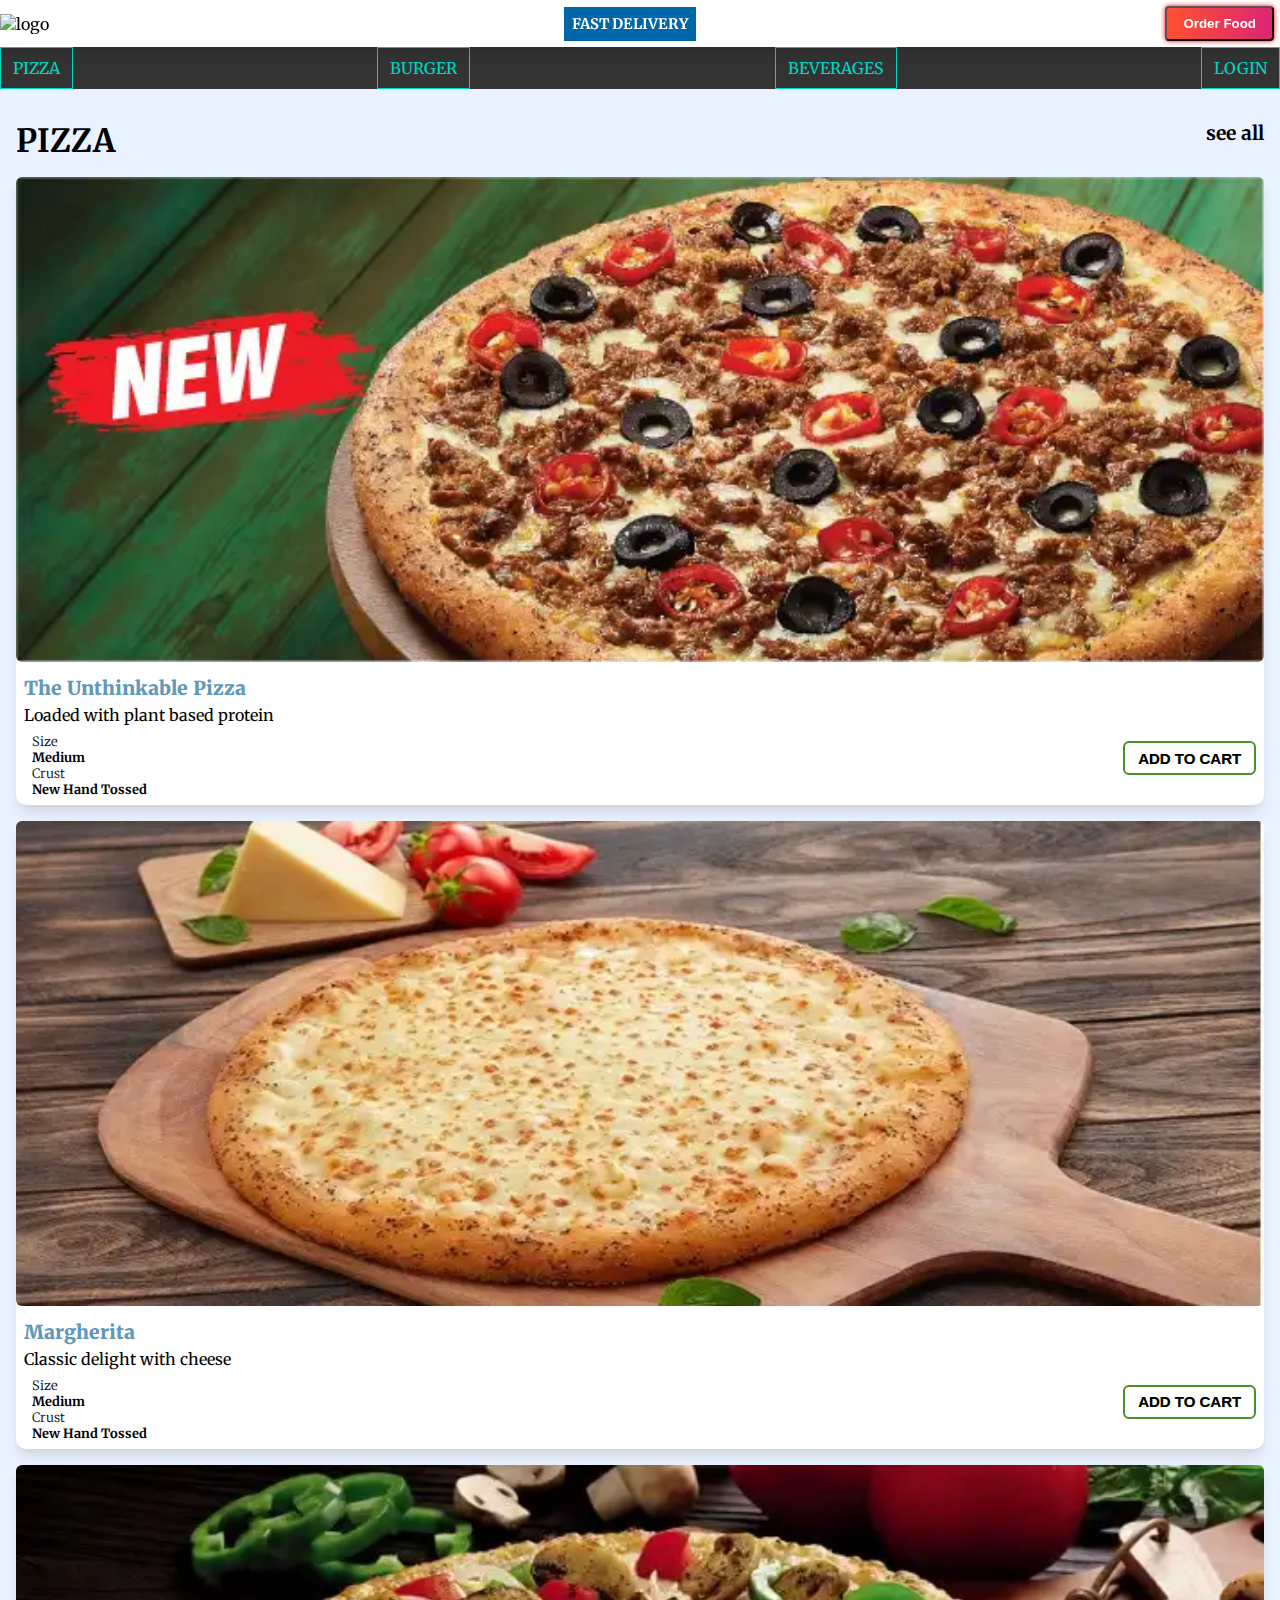
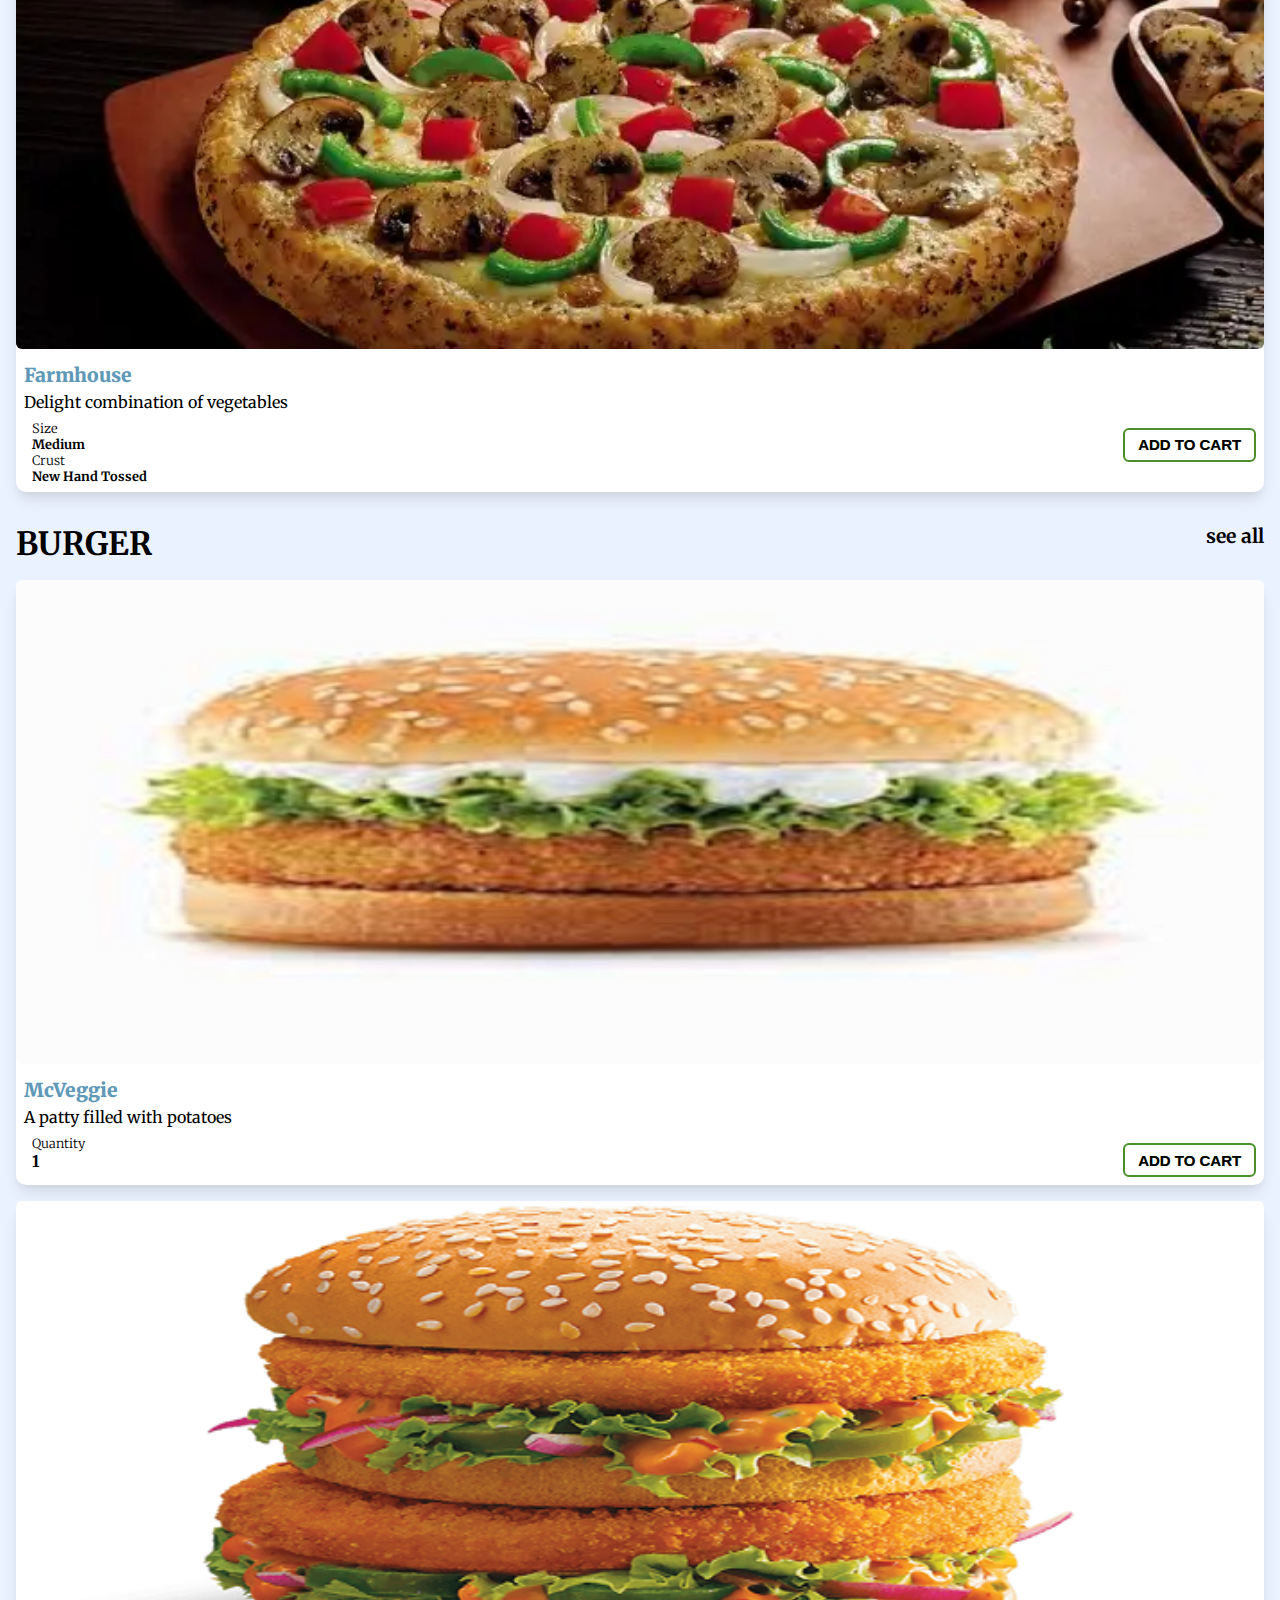
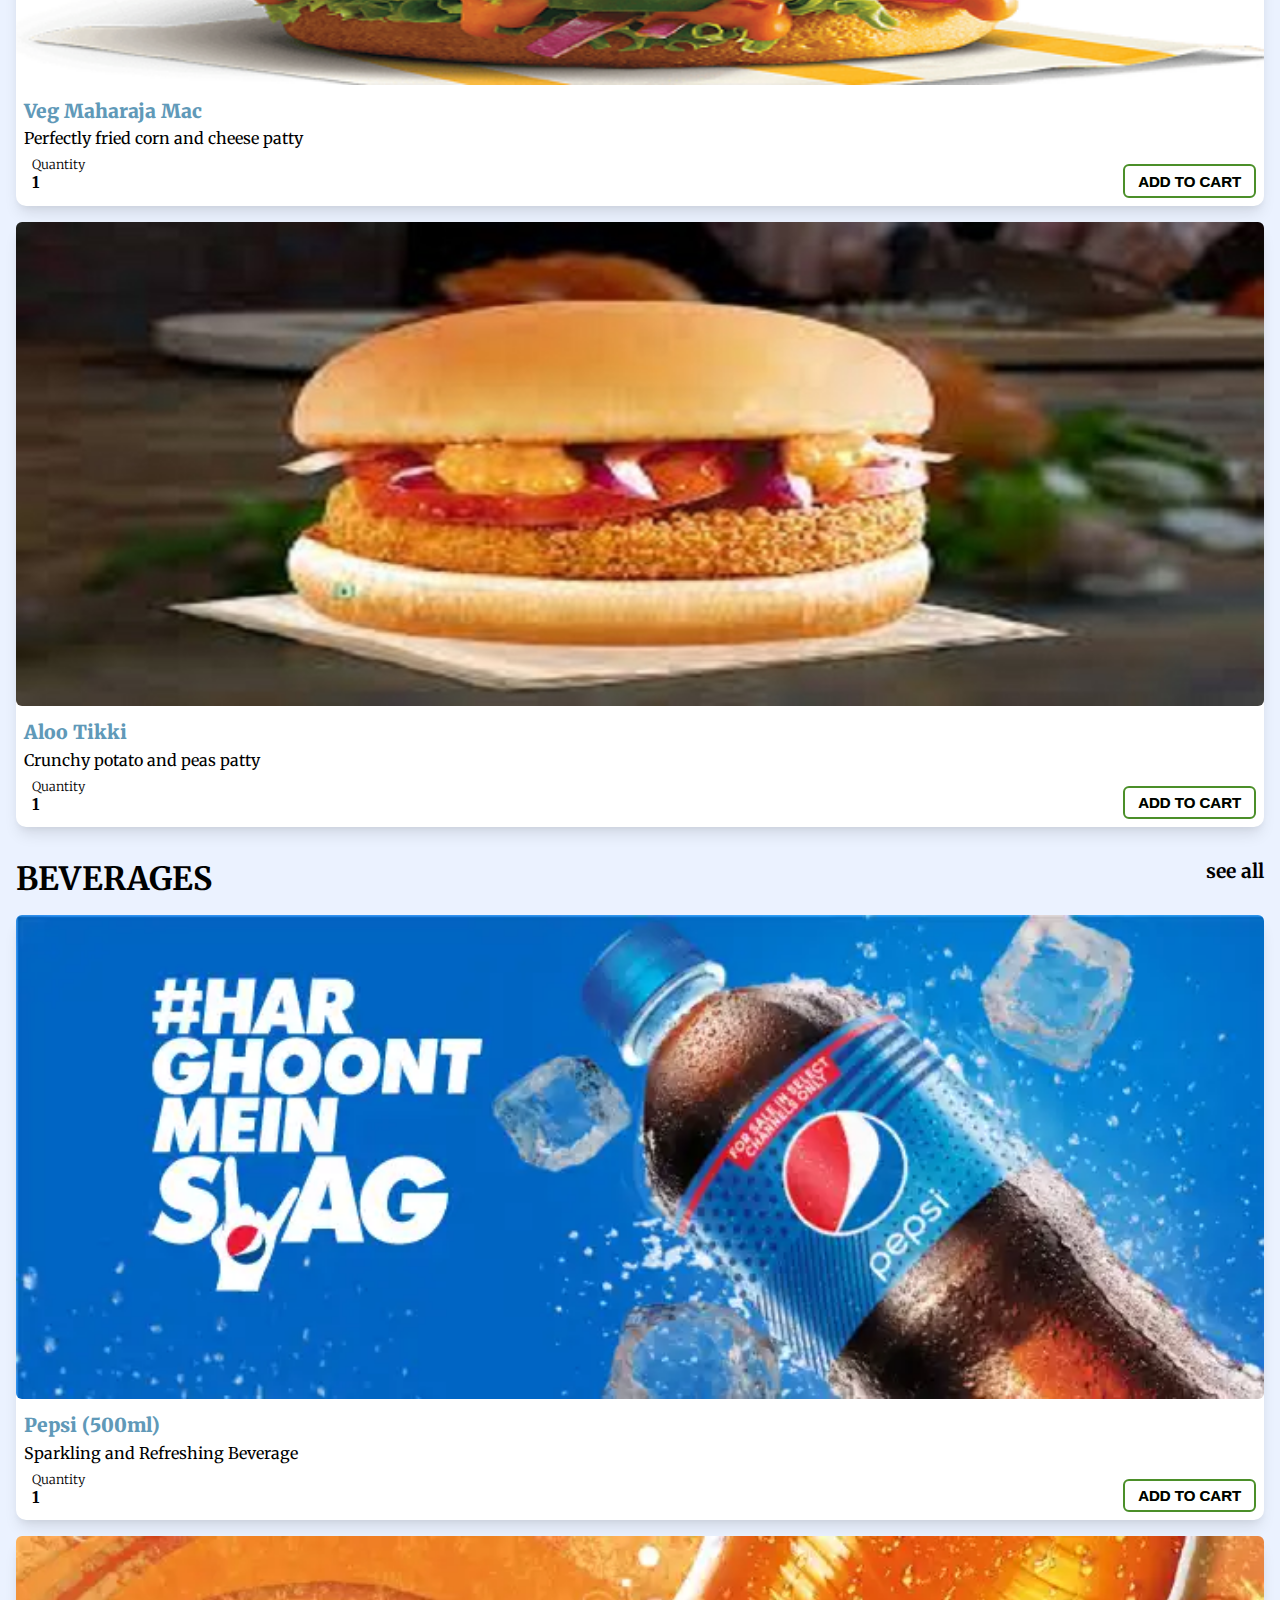
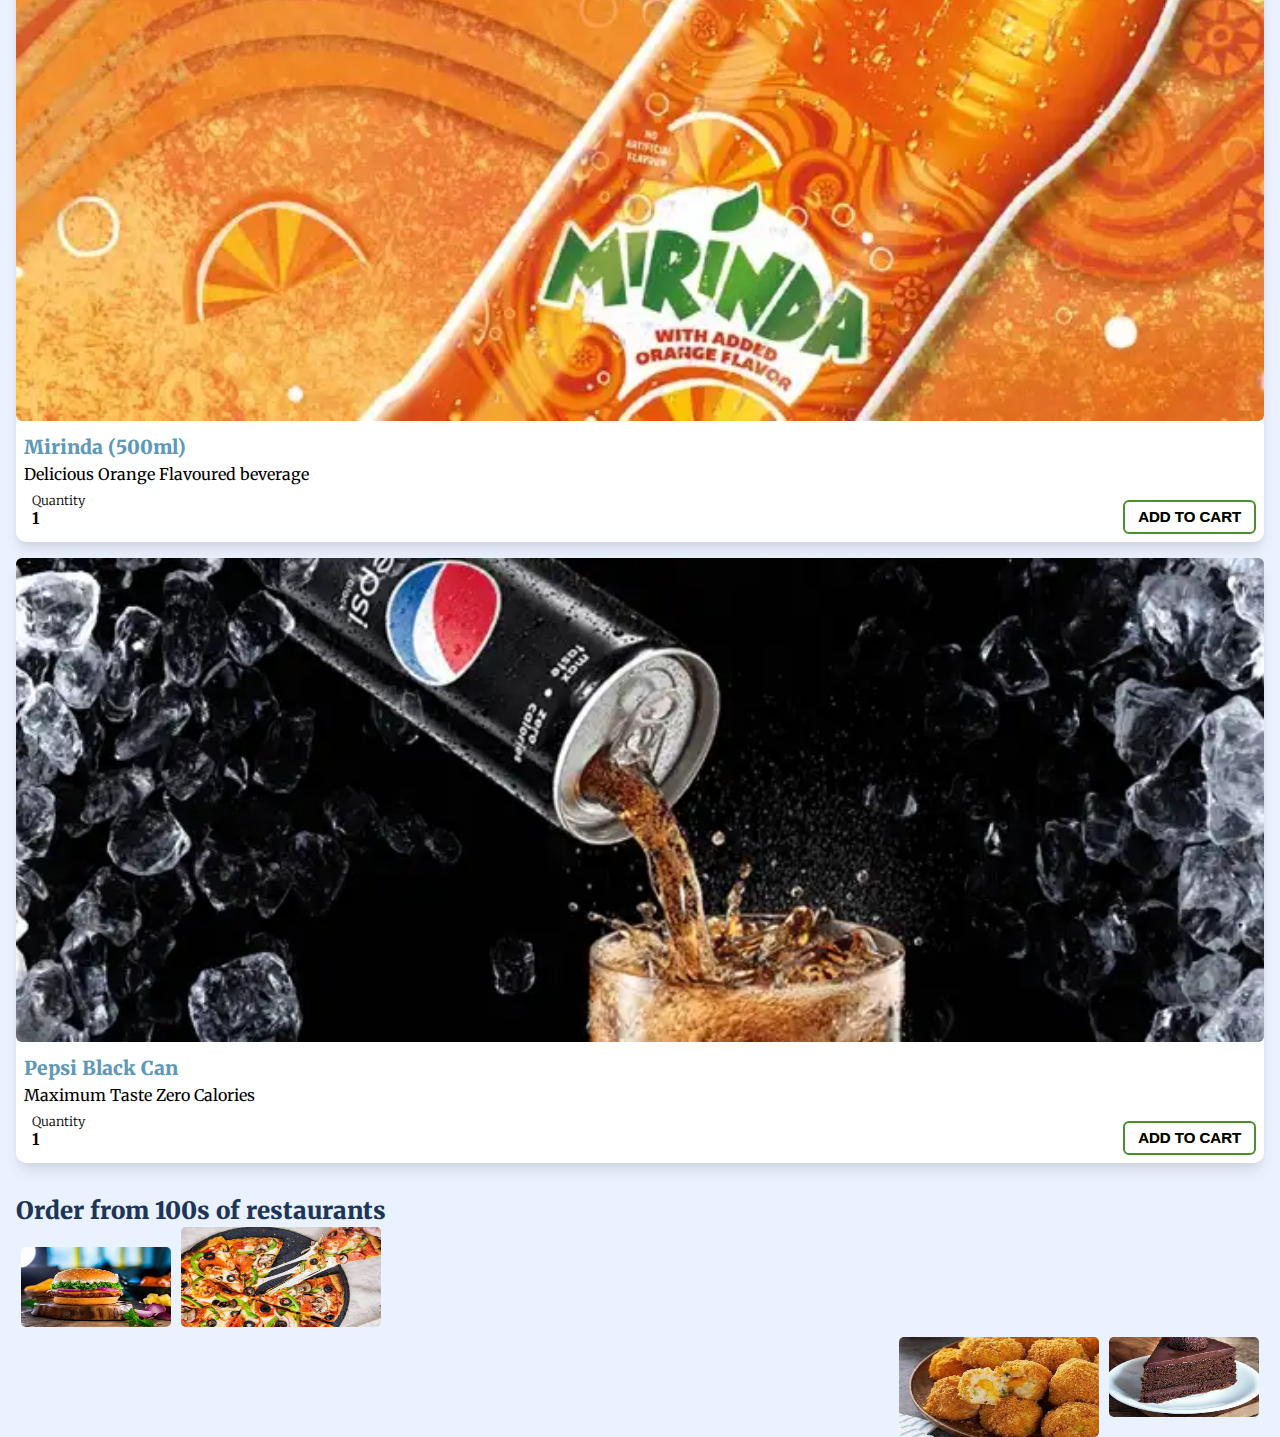
==== commit 12bc274c: "first commit" ====
--- a/index.html
+++ b/index.html
@@ -256,6 +256,30 @@
           </div>
         </div>
       </section>
+      <section class="restaurant__list__container">
+      <div class="restaurant__list__text">
+        <h4 class="text-x1">Order from 100s of restaurants</h4>
+      </div>
+      <div class="restaurants__list__images__container">
+        <div class="restaurant__list__row1">
+          <img src="./assets/burger1img.jpg" alt="r1" class="restaurant1"/>
+          <img src="./assets/pizzaimg1.jpg" alt="r2" class="restaurant2"/>
+        </div>
+        <div class="restaurant__list__row2">
+          <img src="./assets/cakeimg1.jpg" alt="r3" class="restaurant3"/>
+          <img src="./assets/shotsimg1.jpg" alt="r4" class="restaurant4"/>
+        </div>
+      </div>
+      </section>
+      <!-- <section class="email__update__container">
+        <h1 class="text-x1">Stay Updated</h1>
+        <div class="email__update__inputfield__container">
+          <div class="email__udpdate__inputfield">
+            <input class="email__update__input" type="text"placeholder="jhon@example.com">
+          </div>
+          <button class="button__primary">Get Updates</button>
+        </div>
+      </section> -->
     </main>
   </body>
 </html>
--- a/styles.css
+++ b/styles.css
@@ -56,6 +56,7 @@
 }
 .navbar2{
   width: 100%;
+  align-items: center;
 }
 ul {
   list-style-type: none;
@@ -74,7 +75,7 @@
 li a {
   display: block;
   color: #00d7c3;
-  border: 2px solid #00d7c3;
+  border: 1px solid #00d7c3;
   text-align: center;
   -webkit-transition: all .15s ease-in-out;
   padding: 10px 12px;
@@ -89,7 +90,7 @@
 }
 .container{
   padding: 0px 16px;
-  margin: 2rem 0;
+  margin-top: 2rem;
 }
 .pizza__list__title{
   display: flex;
@@ -179,3 +180,55 @@
 text-decoration:none;
 text-shadow:0px 0px 0px #5b8a3c;
 }
+.text-x1{
+  font-size: 1.5rem;
+  line-height: 2rem;
+  color: #1d3557;
+  font-weight: 900;                                                                                                                                                                                                                                                                                                                                                                                                                                                                                 .
+}
+.restaurant__list__container{
+  margin-top: 2rem;
+}
+.restaruant__list__images__container{
+  margin-top: 3rem;
+}
+.restaurant__list__row1{
+  display: flex;
+  align-items: baseline;
+}
+.restaurant__list__row2{
+  display: flex;
+  margin-top: 10px;
+
+  flex-direction: row-reverse;
+
+}
+.restaurant1,.restaurant3{
+  border-radius: 5px;
+  margin: 0 5px;
+  width: 150px;
+  height: 80px;
+}
+.restaurant2,.restaurant4{
+  border-radius: 5px;
+  margin: 0 5px;
+  width: 200px;
+  height: 100px;
+}
+/* .email__update__container{
+  margin-top: 3rem;
+  padding: 15px;
+  width: 100%;
+}
+.email__update__inputfield__container{
+  display: flex;
+  align-items: center;
+}
+.email__update__input{
+  border: 1px solid #ee89a0;
+background-color: #fcedf0;
+color: #1d3557;
+font-weight: 700;
+padding: 0.5rem;
+border-radius: 4px;
+} */
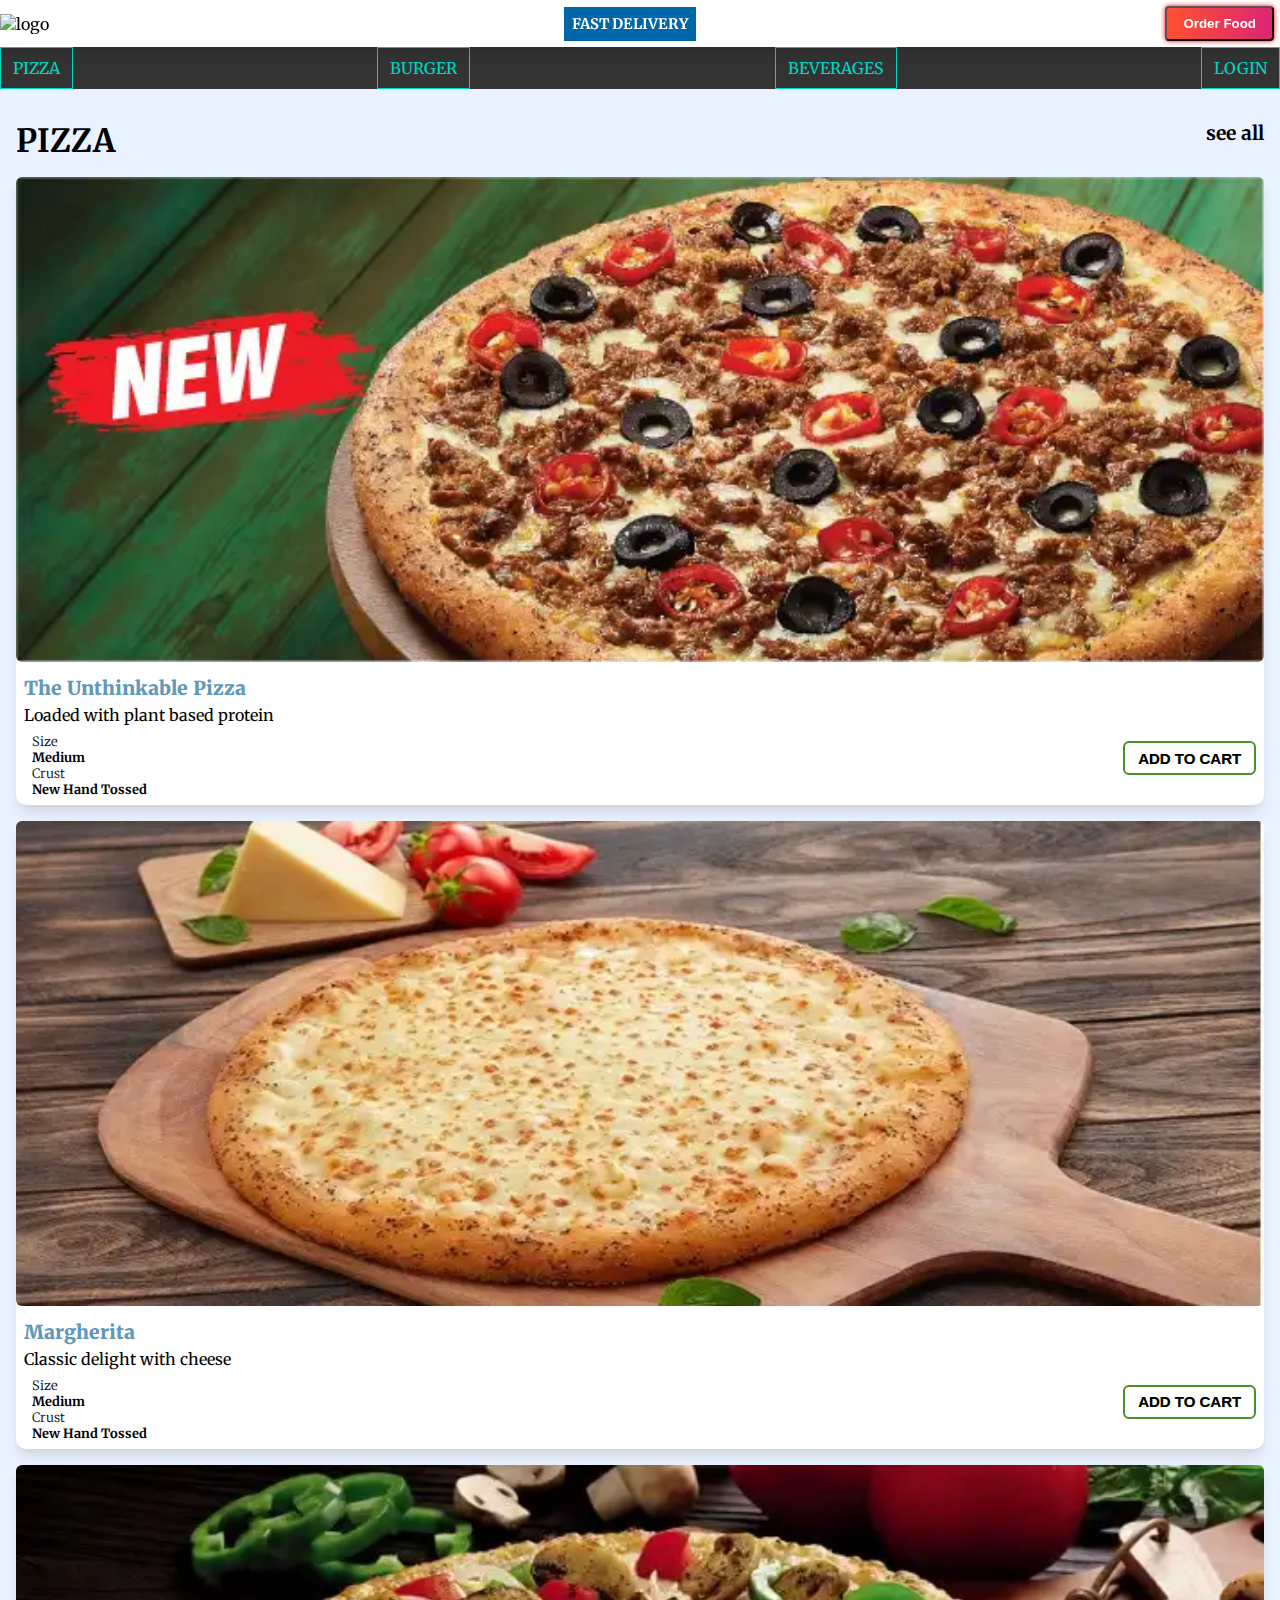
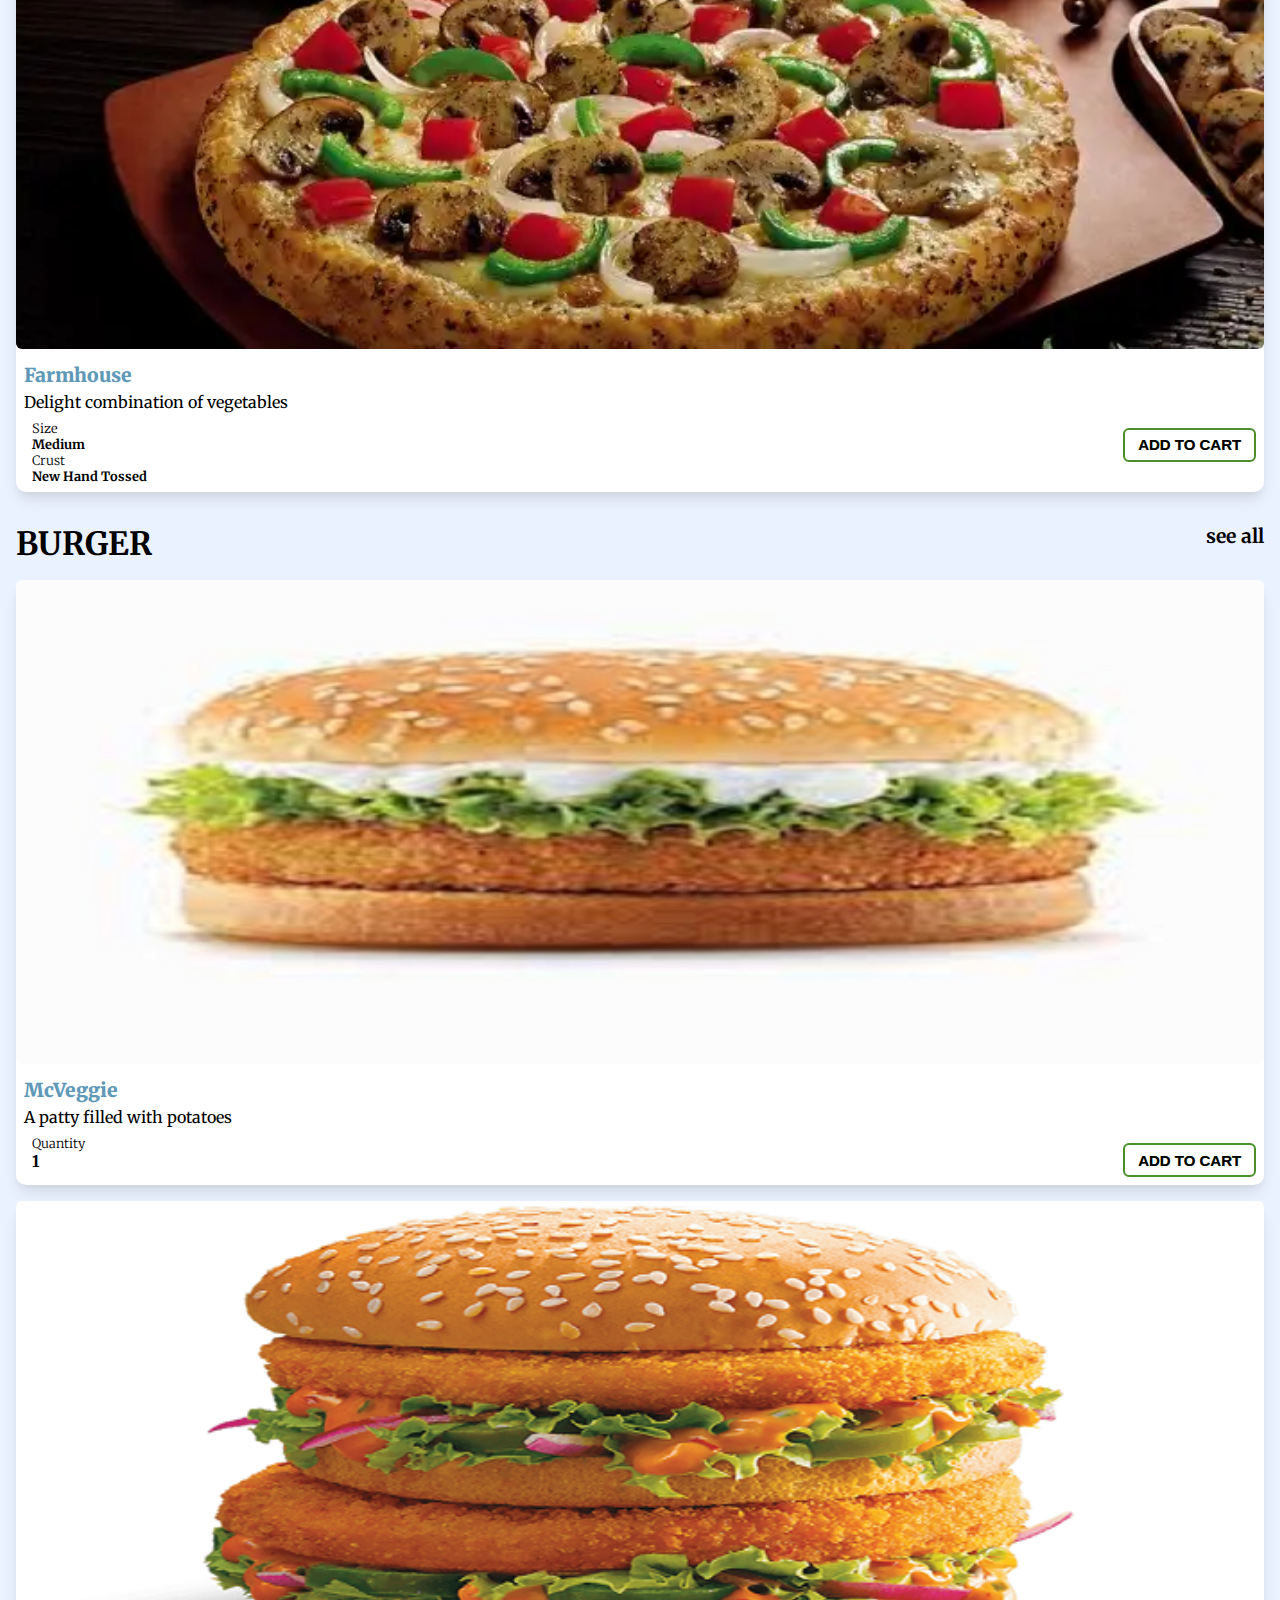
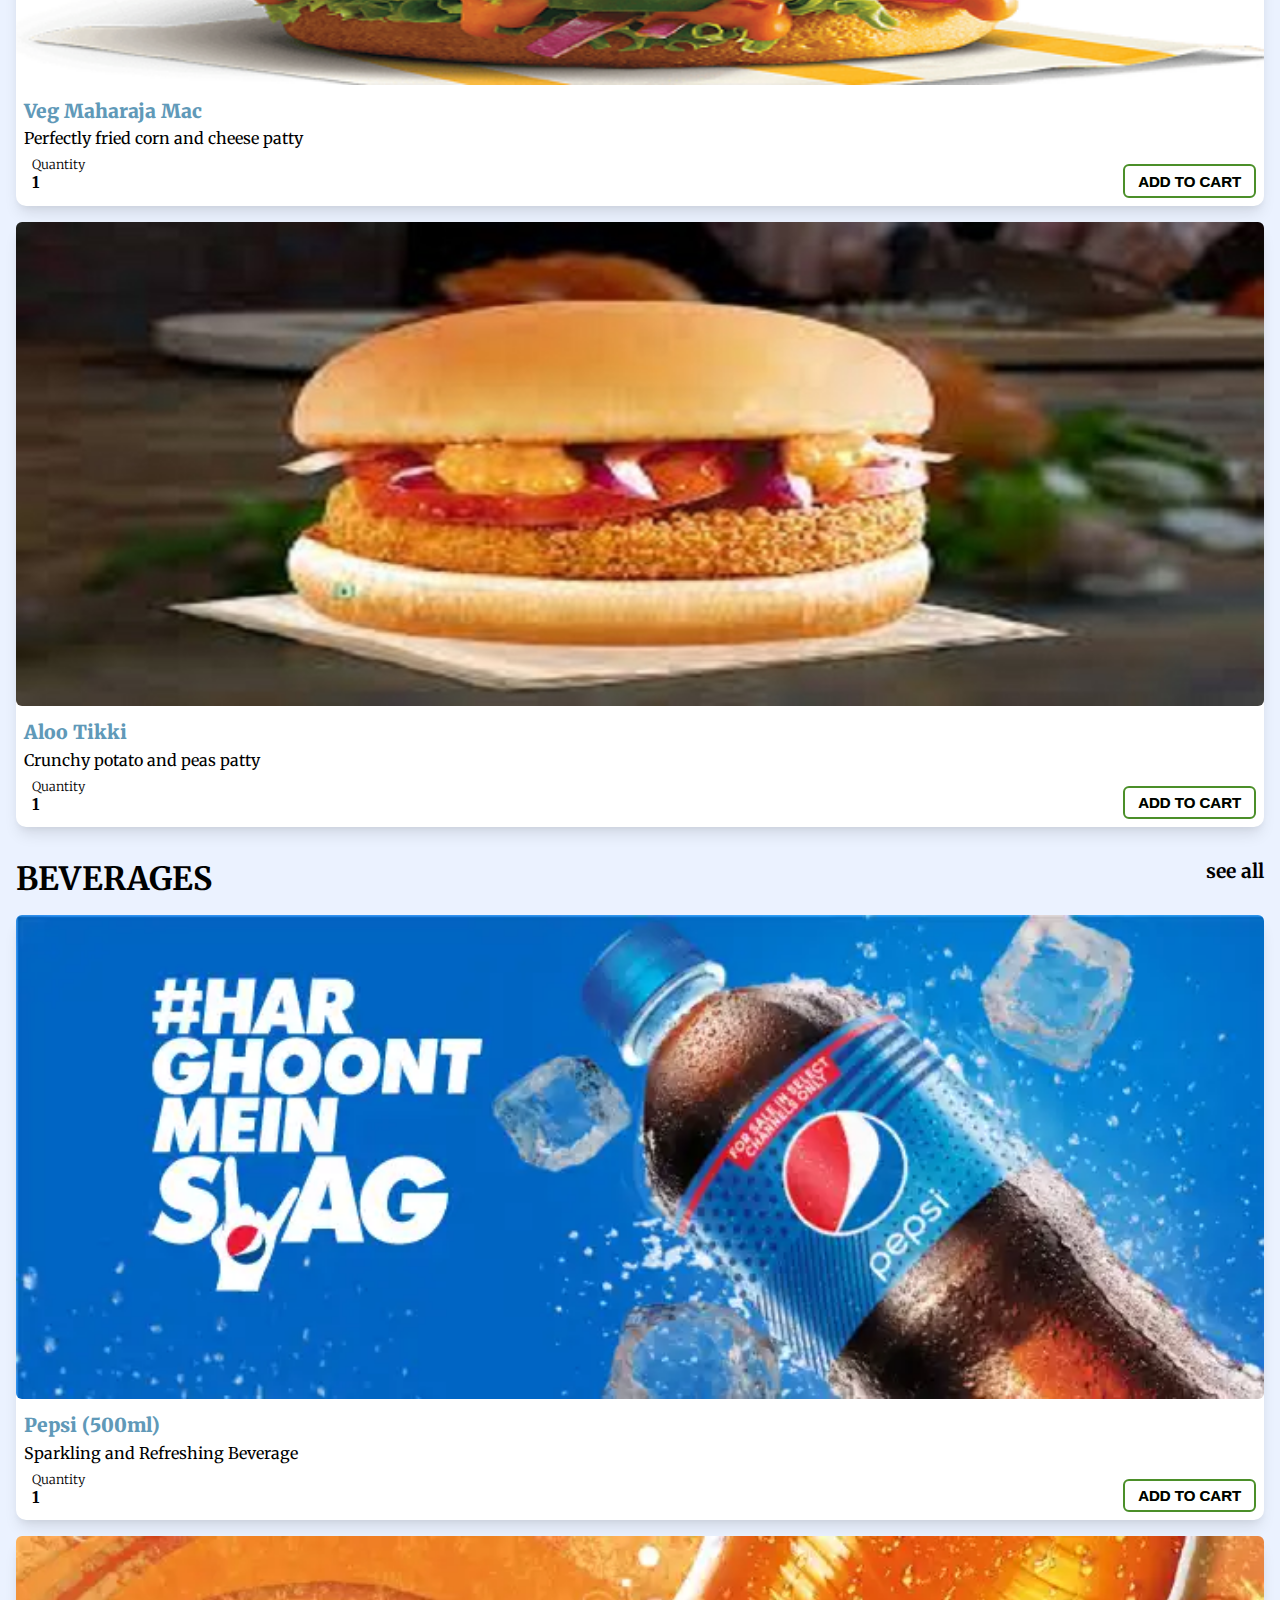
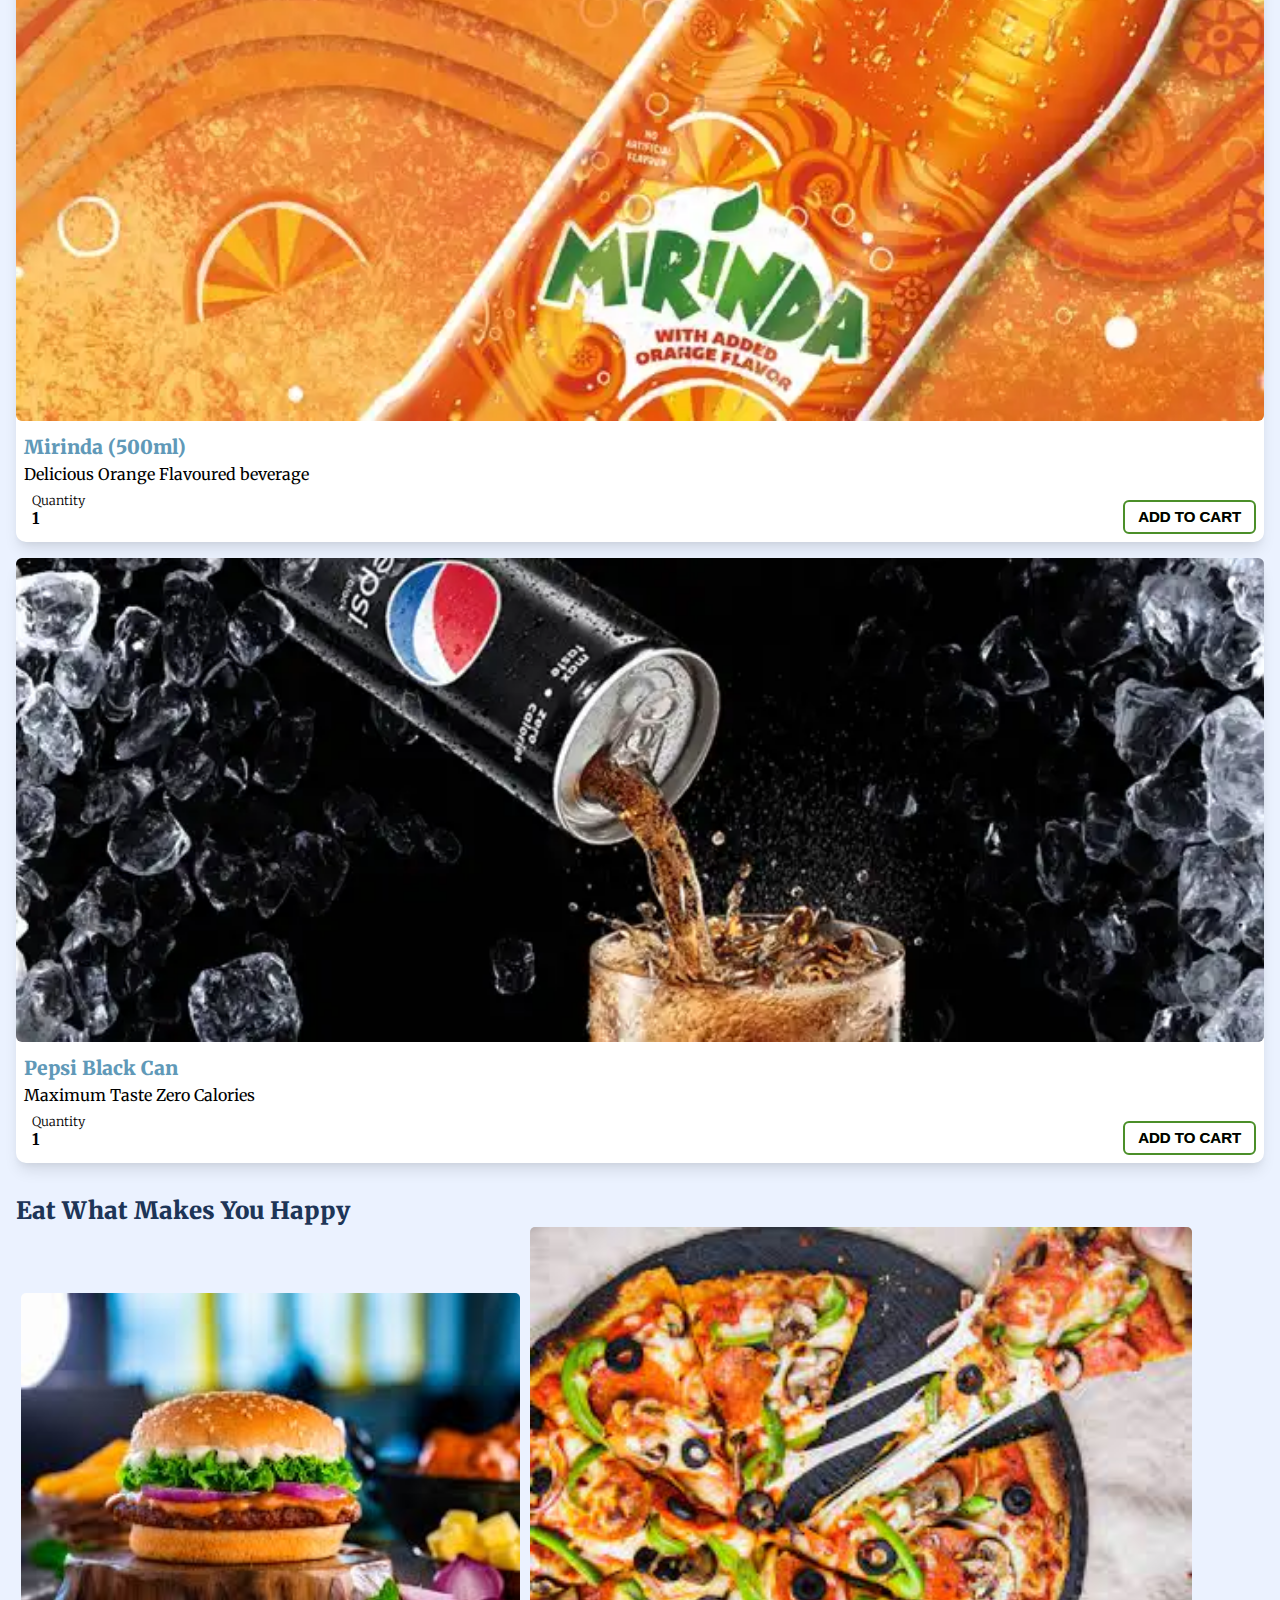
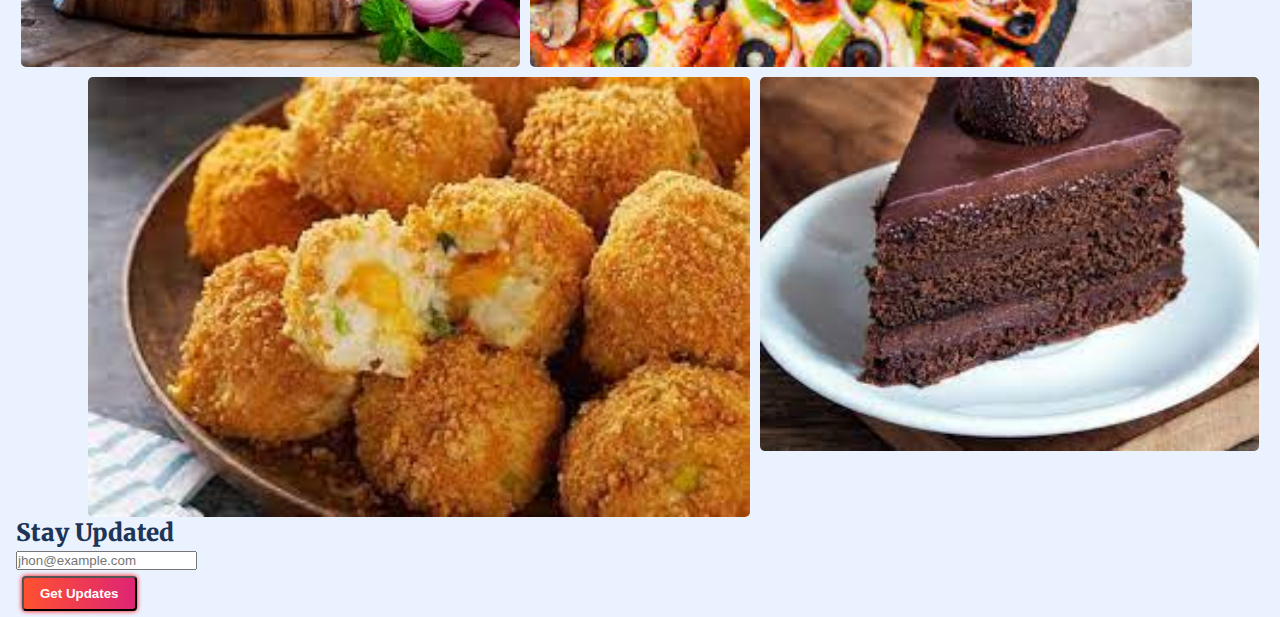
==== commit 1fe81261: "first commit" ====
--- a/index.html
+++ b/index.html
@@ -29,7 +29,7 @@
           <li><a class="active" href="#pizza">PIZZA</a></li>
           <li><a href="#burger">BURGER</a></li>
           <li><a href="#beverages">BEVERAGES</a></li>
-          <li><a href="#about">LOGIN</a></li>
+          <li><a href="./login.html">LOGIN</a></li>
         </ul>
       </nav>
     </header>
@@ -258,7 +258,7 @@
       </section>
       <section class="restaurant__list__container">
       <div class="restaurant__list__text">
-        <h4 class="text-x1">Order from 100s of restaurants</h4>
+        <h4 class="text-x1">Eat What Makes You Happy</h4>
       </div>
       <div class="restaurants__list__images__container">
         <div class="restaurant__list__row1">
@@ -271,7 +271,7 @@
         </div>
       </div>
       </section>
-      <!-- <section class="email__update__container">
+      <section class="email__update__container">
         <h1 class="text-x1">Stay Updated</h1>
         <div class="email__update__inputfield__container">
           <div class="email__udpdate__inputfield">
@@ -279,7 +279,7 @@
           </div>
           <button class="button__primary">Get Updates</button>
         </div>
-      </section> -->
+      </section>
     </main>
   </body>
 </html>
--- a/styles.css
+++ b/styles.css
@@ -206,14 +206,14 @@
 .restaurant1,.restaurant3{
   border-radius: 5px;
   margin: 0 5px;
-  width: 150px;
-  height: 80px;
+  width: 40%;
+  height:50%;
 }
 .restaurant2,.restaurant4{
   border-radius: 5px;
   margin: 0 5px;
-  width: 200px;
-  height: 100px;
+  width: 53%;
+  height: 40%;
 }
 /* .email__update__container{
   margin-top: 3rem;
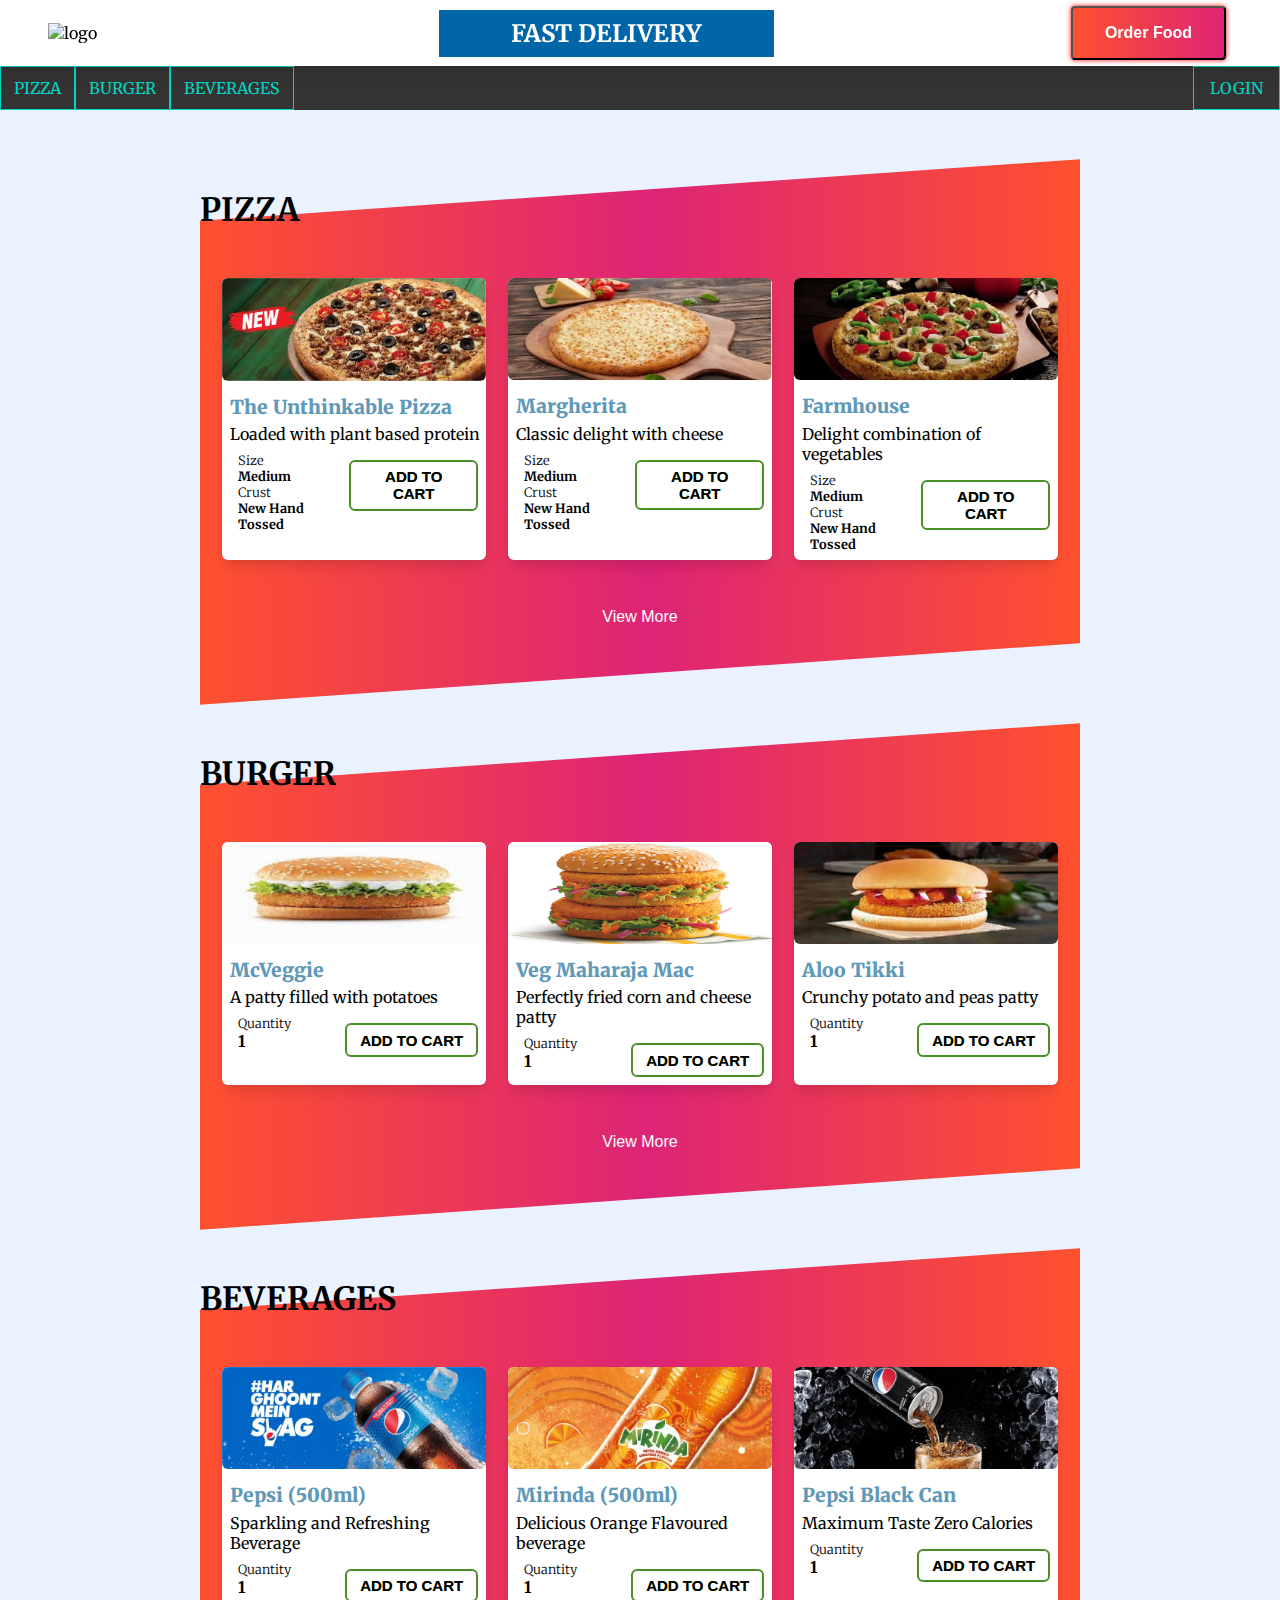
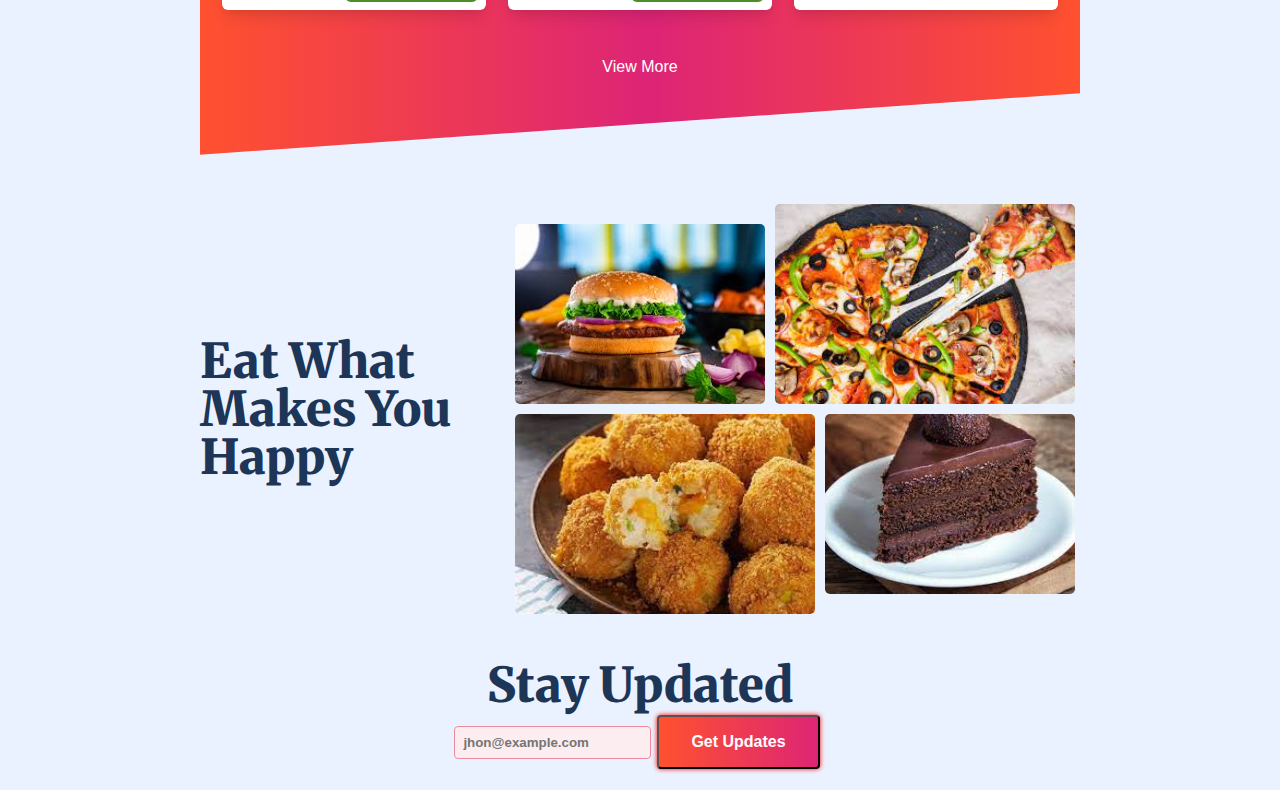
==== commit c5c23ea7: "first commit" ====
--- a/index.html
+++ b/index.html
@@ -1,285 +1,302 @@
 <!DOCTYPE html>
 <html lang="en" dir="ltr">
-  <head>
-    <meta charset="utf-8">
-    <meta http-equiv="X-UA-Compatible" content="IE=edge">
-    <meta name="viewport" content="width=device-width, initial-scale=1.0">
-    <link rel="stylesheet" href="./styles.css">
-    <link rel="preconxnect" href="https://fonts.googleapis.com">
-    <link rel="preconnect" href="https://fonts.gstatic.com" crossorigin>
-    <link href="https://fonts.googleapis.com/css2?family=Merriweather:ital,wght@0,300;0,400;0,700;0,900;1,300;1,400;1,700;1,900&display=swap" rel="stylesheet">
-    <title>Tomato-Largst Food Servies</title>
-  </head>
-  <body>
-    <header>
-      <nav class="navbar1">
-        <div class="navbar1__brand">
-          <img src="https://encrypted-tbn0.gstatic.com/images?q=tbn:ANd9GcS93sZcYTfKGawuUNV3sF86AbPu5AWnVWu8ZQ&usqp=CAU" alt="logo" class="navbar1__logo">
-        </div>
-        <div class="navbar1__brand__text">
-          <h5 class="navbar1__text__desc">FAST DELIVERY</h5>
-        </div>
-        <div class="navbar1__nav__items">
-          <div class="nav1__items">
-            <button class="button__primary">Order Food</button>
-          </div>
-      </nav>
-      <nav class="navbar2">
-        <ul>
+
+<head>
+  <meta charset="utf-8">
+  <meta http-equiv="X-UA-Compatible" content="IE=edge">
+  <meta name="viewport" content="width=device-width, initial-scale=1.0">
+  <link rel="stylesheet" href="./styles.css">
+  <link rel="preconxnect" href="https://fonts.googleapis.com">
+  <link rel="preconnect" href="https://fonts.gstatic.com" crossorigin>
+  <link href="https://fonts.googleapis.com/css2?family=Merriweather:ital,wght@0,300;0,400;0,700;0,900;1,300;1,400;1,700;1,900&display=swap" rel="stylesheet">
+  <title>Tomato-Largst Food Servies</title>
+</head>
+
+<body>
+  <header>
+    <nav class="navbar1">
+      <div class="navbar1__brand">
+        <img src="https://encrypted-tbn0.gstatic.com/images?q=tbn:ANd9GcS93sZcYTfKGawuUNV3sF86AbPu5AWnVWu8ZQ&usqp=CAU" alt="logo" class="navbar1__logo">
+      </div>
+      <div class="navbar1__brand__text">
+        <h5 class="navbar1__text__desc">FAST DELIVERY</h5>
+      </div>
+      <div class="navbar1__nav__items">
+        <div class="nav1__items">
+          <button class="button__primary">Order Food</button>
+        </div>
+    </nav>
+    <nav class="navbar2">
+      <ul class="navbar2__items__container">
+        <div class="navbar2__items1">
           <li><a class="active" href="#pizza">PIZZA</a></li>
           <li><a href="#burger">BURGER</a></li>
           <li><a href="#beverages">BEVERAGES</a></li>
-          <li><a href="./login.html">LOGIN</a></li>
-        </ul>
-      </nav>
-    </header>
-    <main class="container">
-      <section class="pizza__list__container">
-        <div class="pizza__list__title">
-          <h1 class="pizza_title__pizza">PIZZA</h1>
-          <h1 class="pizza__title__seeall">see all</h1>
-        </div>
-        <div class="pizza__card__list__container">
-          <div class="pizza__card__list">
-            <div class="pizza__card">
-              <img src="./assets/unthinkable.jpg" class="pizza__card__image">
-              <div class="pizza__desc__container">
-                <div class="pizza__title">The Unthinkable Pizza</div>
-                <div class="pizza__desc">
-                  <p>Loaded with plant based protein</p>
-                </div>
-                <div class="pizza__properties__conatainer">
-                  <div class="pizza__properties__items__container">
-                    <div class="pizza__size__container">
-                      <p class="pizza__size__title">Size</p>
-                      <h6 class="pizza__size__property">Medium</h6>
-                    </div>
-                    <div class="pizza__crust__container">
-                      <p class="pizza__crust__title">Crust</p>
-                      <h6 class="pizza__crust__property">New Hand Tossed</h6>
-                    </div>
-                  </div>
-                  <div class="add__to__cart">
-                    <button class="add__to__cart__button">ADD TO CART</button>
-                  </div>
-                </div>
-              </div>
-            </div>
-            <div class="pizza__card">
-              <img src="./assets/margherita.webp" class="pizza__card__image">
-              <div class="pizza__desc__container">
-                <div class="pizza__title">Margherita</div>
-                <div class="pizza__desc">
-                  <p>Classic delight with cheese</p>
-                </div>
-                <div class="pizza__properties__conatainer">
-                  <div class="pizza__properties__items__container">
-                    <div class="pizza__size__container">
-                      <p class="pizza__size__title">Size</p>
-                      <h6 class="pizza__size__property">Medium</h6>
-                    </div>
-                    <div class="pizza__crust__container">
-                      <p class="pizza__crust__title">Crust</p>
-                      <h6 class="pizza__crust__property">New Hand Tossed</h6>
-                    </div>
-                  </div>
-                  <div class="add__to__cart">
-                    <button class="add__to__cart__button">ADD TO CART</button>
-                  </div>
-                </div>
-              </div>
-            </div>
-            <div class="pizza__card">
-              <img src="./assets/farmhouse.webp" class="pizza__card__image">
-              <div class="pizza__desc__container">
-                <div class="pizza__title">Farmhouse</div>
-                <div class="pizza__desc">
-                  <p>Delight combination of vegetables</p>
-                </div>
-                <div class="pizza__properties__conatainer">
-                  <div class="pizza__properties__items__container">
-                    <div class="pizza__size__container">
-                      <p class="pizza__size__title">Size</p>
-                      <h6 class="pizza__size__property">Medium</h6>
-                    </div>
-                    <div class="pizza__crust__container">
-                      <p class="pizza__crust__title">Crust</p>
-                      <h6 class="pizza__crust__property">New Hand Tossed</h6>
-                    </div>
-                  </div>
-                  <div class="add__to__cart">
-                    <button class="add__to__cart__button">ADD TO CART</button>
-                  </div>
-                </div>
-              </div>
-            </div>
-          </div>
-        </div>
-      </section>
-      <section class="pizza__list__container">
-        <div class="pizza__list__title">
-          <h1 class="pizza_title__pizza" id="burger">BURGER</h1>
-          <h1 class="pizza__title__seeall">see all</h1>
-        </div>
-        <div class="pizza__card__list__container">
-          <div class="pizza__card__list">
-            <div class="pizza__card">
-              <img src="./assets/McVeggie.jpg" class="pizza__card__image">
-              <div class="pizza__desc__container">
-                <div class="pizza__title">McVeggie</div>
-                <div class="pizza__desc">
-                  <p>A patty filled with potatoes</p>
-                </div>
-                <div class="pizza__properties__conatainer">
-                  <div class="pizza__properties__items__container">
-                    <div class="pizza__size__container">
-                      <p class="pizza__size__title">Quantity</p>
-                      <h6 class="pizza__size__property" style="font-size:1rem">1</h6>
-                    </div>
-                  </div>
-                  <div class="add__to__cart">
-                    <button class="add__to__cart__button">ADD TO CART</button>
-                  </div>
-                </div>
-              </div>
-            </div>
-            <div class="pizza__card">
-              <img src="./assets/maharaja.png" class="pizza__card__image">
-              <div class="pizza__desc__container">
-                <div class="pizza__title">Veg Maharaja Mac</div>
-                <div class="pizza__desc">
-                  <p>Perfectly fried corn and cheese patty</p>
-                </div>
-                <div class="pizza__properties__conatainer">
-                  <div class="pizza__properties__items__container">
-                    <div class="pizza__size__container">
-                      <p class="pizza__size__title">Quantity</p>
-                      <h6 class="pizza__size__property" style="font-size:1rem">1</h6>
-                    </div>
-                    </div>
-                  <div class="add__to__cart">
-                    <button class="add__to__cart__button">ADD TO CART</button>
-                  </div>
-                </div>
-              </div>
-            </div>
-            <div class="pizza__card">
-              <img src="./assets/McAlooTikki.jpg" class="pizza__card__image">
-              <div class="pizza__desc__container">
-                <div class="pizza__title">Aloo Tikki</div>
-                <div class="pizza__desc">
-                  <p>Crunchy potato and peas patty</p>
-                </div>
-                <div class="pizza__properties__conatainer">
-                  <div class="pizza__properties__items__container">
-                    <div class="pizza__size__container">
-                      <p class="pizza__size__title">Quantity</p>
-                      <h6 class="pizza__size__property" style="font-size:1rem">1</h6>
-                    </div>
-                  </div>
-                  <div class="add__to__cart">
-                    <button class="add__to__cart__button">ADD TO CART</button>
-                  </div>
-                </div>
-              </div>
-            </div>
-          </div>
-        </div>
-      </section>
-      <section class="pizza__list__container">
-        <div class="pizza__list__title">
-          <h1 class="pizza_title__pizza" id="burger">BEVERAGES</h1>
-          <h1 class="pizza__title__seeall">see all</h1>
-        </div>
-        <div class="pizza__card__list__container">
-          <div class="pizza__card__list">
-            <div class="pizza__card">
-              <img src="./assets/pepsi.jpg" class="pizza__card__image">
-              <div class="pizza__desc__container">
-                <div class="pizza__title">Pepsi (500ml)</div>
-                <div class="pizza__desc">
-                  <p>Sparkling and Refreshing Beverage</p>
-                </div>
-                <div class="pizza__properties__conatainer">
-                  <div class="pizza__properties__items__container">
-                    <div class="pizza__size__container">
-                      <p class="pizza__size__title">Quantity</p>
-                      <h6 class="pizza__size__property" style="font-size:1rem">1</h6>
-                    </div>
-                  </div>
-                  <div class="add__to__cart">
-                    <button class="add__to__cart__button">ADD TO CART</button>
-                  </div>
-                </div>
-              </div>
-            </div>
-            <div class="pizza__card">
-              <img src="./assets/mirinda.webp" class="pizza__card__image">
-              <div class="pizza__desc__container">
-                <div class="pizza__title">Mirinda (500ml)</div>
-                <div class="pizza__desc">
-                  <p>Delicious Orange Flavoured beverage</p>
-                </div>
-                <div class="pizza__properties__conatainer">
-                  <div class="pizza__properties__items__container">
-                    <div class="pizza__size__container">
-                      <p class="pizza__size__title">Quantity</p>
-                      <h6 class="pizza__size__property" style="font-size:1rem">1</h6>
-                    </div>
-                    </div>
-                  <div class="add__to__cart">
-                    <button class="add__to__cart__button">ADD TO CART</button>
-                  </div>
-                </div>
-              </div>
-            </div>
-            <div class="pizza__card">
-              <img src="./assets/pepsi_black.webp" class="pizza__card__image">
-              <div class="pizza__desc__container">
-                <div class="pizza__title">Pepsi Black Can</div>
-                <div class="pizza__desc">
-                  <p>Maximum Taste Zero Calories</p>
-                </div>
-                <div class="pizza__properties__conatainer">
-                  <div class="pizza__properties__items__container">
-                    <div class="pizza__size__container">
-                      <p class="pizza__size__title">Quantity</p>
-                      <h6 class="pizza__size__property" style="font-size:1rem">1</h6>
-                    </div>
-                  </div>
-                  <div class="add__to__cart">
-                    <button class="add__to__cart__button">ADD TO CART</button>
-                  </div>
-                </div>
-              </div>
-            </div>
-          </div>
-        </div>
-      </section>
-      <section class="restaurant__list__container">
+        </div>
+        <div class="navbar2__items2">
+          <li><a href="./login.html" class="navbar2__login">LOGIN</a></li>
+        </div>
+      </ul>
+    </nav>
+  </header>
+  <main class="container">
+    <section class="pizza__list__container">
+      <div class="pizza__list__container__diagonal"></div>
+      <div class="pizza__list__title">
+        <h1 class="pizza_title__pizza">PIZZA</h1>
+        <!-- <h1 class="pizza__title__seeall">see all</h1> -->
+      </div>
+      <div class="pizza__card__list__container">
+
+        <div class="pizza__card__list">
+          <div class="pizza__card">
+            <img src="./assets/unthinkable.jpg" class="pizza__card__image">
+            <div class="pizza__desc__container">
+              <div class="pizza__title">The Unthinkable Pizza</div>
+              <div class="pizza__desc">
+                <p>Loaded with plant based protein</p>
+              </div>
+              <div class="pizza__properties__conatainer">
+                <div class="pizza__properties__items__container">
+                  <div class="pizza__size__container">
+                    <p class="pizza__size__title">Size</p>
+                    <h6 class="pizza__size__property">Medium</h6>
+                  </div>
+                  <div class="pizza__crust__container">
+                    <p class="pizza__crust__title">Crust</p>
+                    <h6 class="pizza__crust__property">New Hand Tossed</h6>
+                  </div>
+                </div>
+                <div class="add__to__cart">
+                  <button class="add__to__cart__button">ADD TO CART</button>
+                </div>
+              </div>
+            </div>
+          </div>
+          <div class="pizza__card">
+            <img src="./assets/margherita.webp" class="pizza__card__image">
+            <div class="pizza__desc__container">
+              <div class="pizza__title">Margherita</div>
+              <div class="pizza__desc">
+                <p>Classic delight with cheese</p>
+              </div>
+              <div class="pizza__properties__conatainer">
+                <div class="pizza__properties__items__container">
+                  <div class="pizza__size__container">
+                    <p class="pizza__size__title">Size</p>
+                    <h6 class="pizza__size__property">Medium</h6>
+                  </div>
+                  <div class="pizza__crust__container">
+                    <p class="pizza__crust__title">Crust</p>
+                    <h6 class="pizza__crust__property">New Hand Tossed</h6>
+                  </div>
+                </div>
+                <div class="add__to__cart">
+                  <button class="add__to__cart__button">ADD TO CART</button>
+                </div>
+              </div>
+            </div>
+          </div>
+          <div class="pizza__card">
+            <img src="./assets/farmhouse.webp" class="pizza__card__image">
+            <div class="pizza__desc__container">
+              <div class="pizza__title">Farmhouse</div>
+              <div class="pizza__desc">
+                <p>Delight combination of vegetables</p>
+              </div>
+              <div class="pizza__properties__conatainer">
+                <div class="pizza__properties__items__container">
+                  <div class="pizza__size__container">
+                    <p class="pizza__size__title">Size</p>
+                    <h6 class="pizza__size__property">Medium</h6>
+                  </div>
+                  <div class="pizza__crust__container">
+                    <p class="pizza__crust__title">Crust</p>
+                    <h6 class="pizza__crust__property">New Hand Tossed</h6>
+                  </div>
+                </div>
+                <div class="add__to__cart">
+                  <button class="add__to__cart__button">ADD TO CART</button>
+                </div>
+              </div>
+            </div>
+          </div>
+
+          <button class="food__list__view__more__button">View More</button>
+        </div>
+      </div>
+    </section>
+    <section class="pizza__list__container">
+      <div class="pizza__list__container__diagonal"></div>
+      <div class="pizza__list__title">
+        <h1 class="pizza_title__pizza" id="burger">BURGER</h1>
+        <!-- <h1 class="pizza__title__seeall">see all</h1> -->
+      </div>
+      <div class="pizza__card__list__container">
+        <div class="pizza__card__list">
+          <div class="pizza__card">
+            <img src="./assets/McVeggie.jpg" class="pizza__card__image">
+            <div class="pizza__desc__container">
+              <div class="pizza__title">McVeggie</div>
+              <div class="pizza__desc">
+                <p>A patty filled with potatoes</p>
+              </div>
+              <div class="pizza__properties__conatainer">
+                <div class="pizza__properties__items__container">
+                  <div class="pizza__size__container">
+                    <p class="pizza__size__title">Quantity</p>
+                    <h6 class="pizza__size__property" style="font-size:1rem">1</h6>
+                  </div>
+                </div>
+                <div class="add__to__cart">
+                  <button class="add__to__cart__button">ADD TO CART</button>
+                </div>
+              </div>
+            </div>
+          </div>
+          <div class="pizza__card">
+            <img src="./assets/maharaja.png" class="pizza__card__image">
+            <div class="pizza__desc__container">
+              <div class="pizza__title">Veg Maharaja Mac</div>
+              <div class="pizza__desc">
+                <p>Perfectly fried corn and cheese patty</p>
+              </div>
+              <div class="pizza__properties__conatainer">
+                <div class="pizza__properties__items__container">
+                  <div class="pizza__size__container">
+                    <p class="pizza__size__title">Quantity</p>
+                    <h6 class="pizza__size__property" style="font-size:1rem">1</h6>
+                  </div>
+                </div>
+                <div class="add__to__cart">
+                  <button class="add__to__cart__button">ADD TO CART</button>
+                </div>
+              </div>
+            </div>
+          </div>
+          <div class="pizza__card">
+            <img src="./assets/McAlooTikki.jpg" class="pizza__card__image">
+            <div class="pizza__desc__container">
+              <div class="pizza__title">Aloo Tikki</div>
+              <div class="pizza__desc">
+                <p>Crunchy potato and peas patty</p>
+              </div>
+              <div class="pizza__properties__conatainer">
+                <div class="pizza__properties__items__container">
+                  <div class="pizza__size__container">
+                    <p class="pizza__size__title">Quantity</p>
+                    <h6 class="pizza__size__property" style="font-size:1rem">1</h6>
+                  </div>
+                </div>
+                <div class="add__to__cart">
+                  <button class="add__to__cart__button">ADD TO CART</button>
+                </div>
+              </div>
+            </div>
+          </div>
+          <button class="food__list__view__more__button">View More</button>
+
+        </div>
+      </div>
+    </section>
+    <section class="pizza__list__container">
+      <div class="pizza__list__container__diagonal"></div>
+      <div class="pizza__list__title">
+        <h1 class="pizza_title__pizza" id="burger">BEVERAGES</h1>
+        <!-- <h1 class="pizza__title__seeall">see all</h1> -->
+      </div>
+      <div class="pizza__card__list__container">
+        <div class="pizza__card__list">
+          <div class="pizza__card">
+            <img src="./assets/pepsi.jpg" class="pizza__card__image">
+            <div class="pizza__desc__container">
+              <div class="pizza__title">Pepsi (500ml)</div>
+              <div class="pizza__desc">
+                <p>Sparkling and Refreshing Beverage</p>
+              </div>
+              <div class="pizza__properties__conatainer">
+                <div class="pizza__properties__items__container">
+                  <div class="pizza__size__container">
+                    <p class="pizza__size__title">Quantity</p>
+                    <h6 class="pizza__size__property" style="font-size:1rem">1</h6>
+                  </div>
+                </div>
+                <div class="add__to__cart">
+                  <button class="add__to__cart__button">ADD TO CART</button>
+                </div>
+              </div>
+            </div>
+          </div>
+          <div class="pizza__card">
+            <img src="./assets/mirinda.webp" class="pizza__card__image">
+            <div class="pizza__desc__container">
+              <div class="pizza__title">Mirinda (500ml)</div>
+              <div class="pizza__desc">
+                <p>Delicious Orange Flavoured beverage</p>
+              </div>
+              <div class="pizza__properties__conatainer">
+                <div class="pizza__properties__items__container">
+                  <div class="pizza__size__container">
+                    <p class="pizza__size__title">Quantity</p>
+                    <h6 class="pizza__size__property" style="font-size:1rem">1</h6>
+                  </div>
+                </div>
+                <div class="add__to__cart">
+                  <button class="add__to__cart__button">ADD TO CART</button>
+                </div>
+              </div>
+            </div>
+          </div>
+          <div class="pizza__card">
+            <img src="./assets/pepsi_black.webp" class="pizza__card__image">
+            <div class="pizza__desc__container">
+              <div class="pizza__title">Pepsi Black Can</div>
+              <div class="pizza__desc">
+                <p>Maximum Taste Zero Calories</p>
+              </div>
+              <div class="pizza__properties__conatainer">
+                <div class="pizza__properties__items__container">
+                  <div class="pizza__size__container">
+                    <p class="pizza__size__title">Quantity</p>
+                    <h6 class="pizza__size__property" style="font-size:1rem">1</h6>
+                  </div>
+                </div>
+                <div class="add__to__cart">
+                  <button class="add__to__cart__button">ADD TO CART</button>
+                </div>
+              </div>
+            </div>
+          </div>
+          <button class="food__list__view__more__button">View More</button>
+
+        </div>
+      </div>
+    </section>
+    <section class="restaurant__list__container">
       <div class="restaurant__list__text">
         <h4 class="text-x1">Eat What Makes You Happy</h4>
       </div>
       <div class="restaurants__list__images__container">
         <div class="restaurant__list__row1">
-          <img src="./assets/burger1img.jpg" alt="r1" class="restaurant1"/>
-          <img src="./assets/pizzaimg1.jpg" alt="r2" class="restaurant2"/>
+          <img src="./assets/burger1img.jpg" alt="r1" class="restaurant1" />
+          <img src="./assets/pizzaimg1.jpg" alt="r2" class="restaurant2" />
         </div>
         <div class="restaurant__list__row2">
-          <img src="./assets/cakeimg1.jpg" alt="r3" class="restaurant3"/>
-          <img src="./assets/shotsimg1.jpg" alt="r4" class="restaurant4"/>
-        </div>
-      </div>
-      </section>
-      <section class="email__update__container">
-        <h1 class="text-x1">Stay Updated</h1>
-        <div class="email__update__inputfield__container">
-          <div class="email__udpdate__inputfield">
-            <input class="email__update__input" type="text"placeholder="jhon@example.com">
-          </div>
-          <button class="button__primary">Get Updates</button>
-        </div>
-      </section>
-    </main>
-  </body>
+          <img src="./assets/cakeimg1.jpg" alt="r3" class="restaurant3" />
+          <img src="./assets/shotsimg1.jpg" alt="r4" class="restaurant4" />
+        </div>
+      </div>
+    </section>
+    <section class="email__update__container">
+      <h1 class="text-x1">Stay Updated</h1>
+      <div class="email__update__inputfield__container">
+        <div class="email__udpdate__inputfield">
+          <input class="email__update__input" type="text" placeholder="jhon@example.com">
+        </div>
+        <button class="button__primary">Get Updates</button>
+      </div>
+    </section>
+  </main>
+</body>
+
 </html>
--- a/styles.css
+++ b/styles.css
@@ -54,6 +54,9 @@
     border-radius: 4px;
     display: block;
 }
+.button__primary:hover {
+    background-position: right center;
+}
 .navbar2{
   width: 100%;
   align-items: center;
@@ -62,8 +65,8 @@
   list-style-type: none;
   margin: 0;
   padding: 0;
-  display: flex;
-  justify-content: space-between;
+  /* display: flex;
+  justify-content: space-between; */
   overflow: hidden;
   background-color: #333;
 }
@@ -78,7 +81,7 @@
   border: 1px solid #00d7c3;
   text-align: center;
   -webkit-transition: all .15s ease-in-out;
-  padding: 10px 12px;
+  padding: 9px 10px;
   text-decoration: none;
 }
 
@@ -94,6 +97,7 @@
 }
 .pizza__list__title{
   display: flex;
+
   justify-content: space-between;
 }
 .pizza__list__container{
@@ -104,6 +108,13 @@
   display: block;
   align-items:center;
 
+}
+.piza__card__column{
+  display: flex;
+  flex-direction: column;
+  justify-content: center;
+  align-items: center;
+  text-align: center;
 }
 .pizza_title__pizza{
   align-items: center;
@@ -180,6 +191,26 @@
 text-decoration:none;
 text-shadow:0px 0px 0px #5b8a3c;
 }
+.food__list__view__more__button{
+  background-image: linear-gradient(
+      to right,
+      #ff512f 0%,
+      #dd2476 51%,
+      #ff512f 100%
+  );
+  margin-top: 2rem;
+  padding: 0.3rem;
+  font-size: 1.3rem;
+  text-align: center;
+  width: 100%;
+  transition: 0.5s;
+  font-weight: 300;
+  background-size: 200% auto;
+  color: white;
+  box-shadow: 0 0 20px red;
+  border-radius: 6px;
+  display: block;
+}
 .text-x1{
   font-size: 1.5rem;
   line-height: 2rem;
@@ -215,8 +246,8 @@
   width: 53%;
   height: 40%;
 }
-/* .email__update__container{
-  margin-top: 3rem;
+.email__update__container{
+  margin-top: 1rem;
   padding: 15px;
   width: 100%;
 }
@@ -231,4 +262,111 @@
 font-weight: 700;
 padding: 0.5rem;
 border-radius: 4px;
-} */
+}
+
+@media (min-width:1200px){
+  .container{
+    padding: 0px 200px;
+  }
+  .navbar1{
+    padding: 0 3rem;
+  }
+  .navbar1__text__desc{
+    padding: 0 4rem;
+    font-size: 1.5rem;
+  }
+  .button__primary{
+    padding: 1rem 2rem;
+    font-size: 1rem;
+  }
+  .navbar2__items__container{
+    display:flex;
+    justify-content: space-between;
+  }
+  li a{
+    padding: 11px 13px;
+  }
+  .navbar2__login{
+    padding:11px 16px;
+  }
+  .pizza__list__container{
+    position:relative;
+    margin: 5rem 0;
+  }
+  .pizza__list__container__diagonal{
+    background-image: linear-gradient(
+    to right,
+    #ff512f 0%,
+    #dd2476 51%,
+    #ff512f 100%
+    );
+    padding: 2rem;
+    position: absolute;
+    left: 0px;
+    top: 0px;
+    z-index: -3;
+    transform: skewY(-4deg);
+    width: 100%;
+    height: 100%;
+  }
+  .pizza__card__list{
+    display: flex;
+    flex-wrap: wrap;
+    justify-content: space-evenly;
+    margin-top: 2rem;
+  }
+  .pizza__card{
+    flex-basis: 30%;
+    background-color: white;
+    border-radius: 6px;
+  }
+  .food__list__view__more__button{
+    background: none;
+    color: white;
+    margin-top: 4rem;
+      cursor: pointer;
+      margin: 2rem 0;
+  transition: 0.3s;
+  color: #fff;
+  padding: 1rem;
+  border-radius: 6px;
+  border: none;
+  border-collapse: collapse;
+  box-shadow: none;
+  font-size: 1rem;
+  }
+  .food__list__view__more__button:hover{
+    color: red;
+    background-color: white;
+    transition: 0.5;
+    width: 30%;
+  }
+  .restaurant__list__container{
+    display: flex;
+    justify-content: space-between;
+    align-items: center;
+  }
+  .text-x1{
+    font-size: 3rem;
+
+    line-height: 1;
+  }
+  .restaurant1,.restaurant3{
+    border-radius: 5px;
+    margin: 0 5px;
+    width: 250px;
+    height: 180px;
+  }
+  .restaurant2,.restaurant4{
+    border-radius: 5px;
+    margin: 0 5px;
+    width: 300px;
+    height: 200px;
+  }
+  .email__update__container{
+    margin-top:2rem;
+    display: flex;
+    flex-direction: column;
+    align-items: center;
+  }
+}
